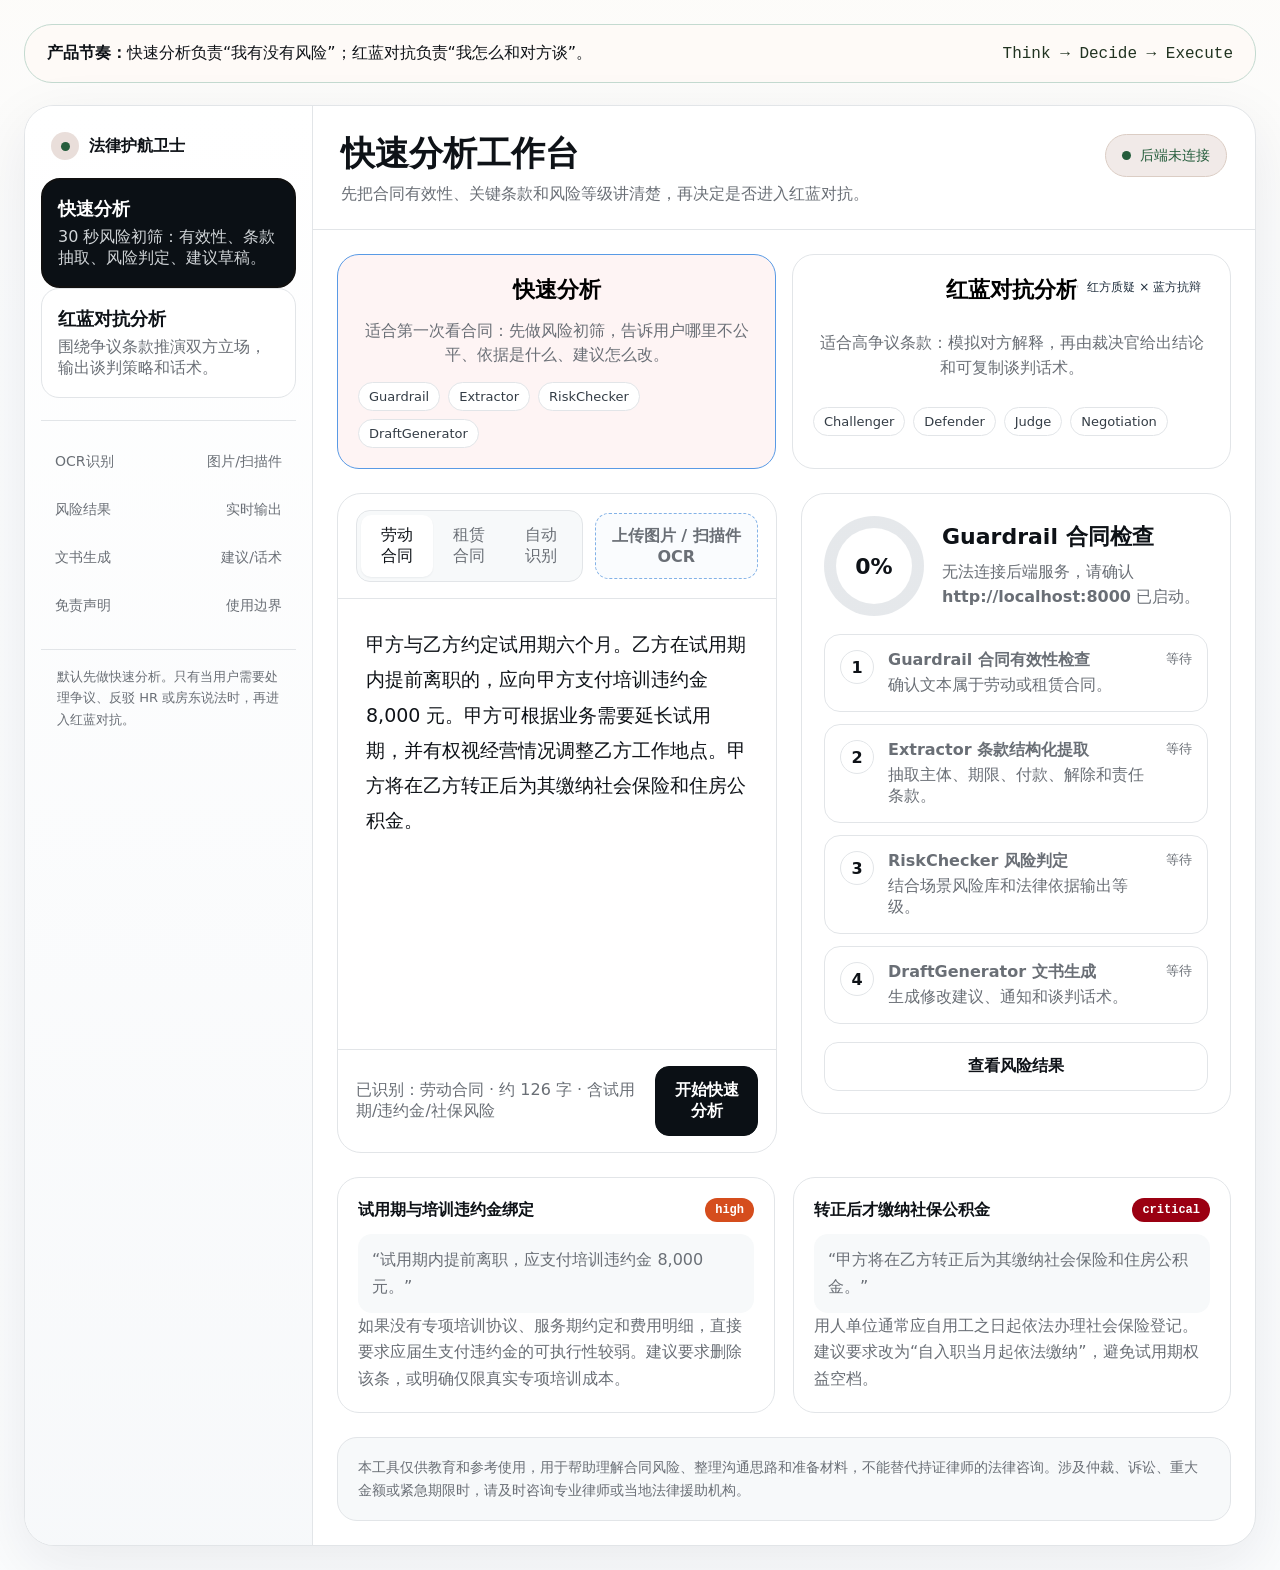
==== frontend/analysis.html @ b899de5f "Initial clean import" ====
<!doctype html>
<html lang="zh-CN">
<head>
  <meta charset="utf-8">
  <meta name="viewport" content="width=device-width, initial-scale=1">
  <title>开始分析 - 法律护航卫士</title>
  <style>
    :root {
      --bg:      oklch(99% 0.002 240);
      --surface: oklch(100% 0 0);
      --fg:      oklch(18% 0.012 250);
      --muted:   oklch(54% 0.012 250);
      --border:  oklch(92% 0.005 250);
      --accent:  oklch(58% 0.18 255);

      --font-display: -apple-system, BlinkMacSystemFont, 'SF Pro Display', system-ui, sans-serif;
      --font-body:    -apple-system, BlinkMacSystemFont, 'SF Pro Text', system-ui, sans-serif;
      --font-mono: 'JetBrains Mono', 'IBM Plex Mono', ui-monospace, Menlo, monospace;
      --green: oklch(43% 0.08 155);
      --cream: oklch(97% 0.012 80);
      --low: oklch(56% 0.07 235);
      --medium: oklch(66% 0.14 78);
      --high: oklch(60% 0.18 38);
      --critical: oklch(43% 0.18 25);
    }
    * { box-sizing: border-box; }
    body {
      margin: 0;
      min-height: 100vh;
      font-family: var(--font-body);
      color: var(--fg);
      background: linear-gradient(180deg, oklch(99% 0.003 85), var(--bg) 320px);
    }
    button, textarea { font: inherit; }
    a { color: inherit; text-decoration: none; }
    .page { padding: 24px; }
    .rhythm {
      max-width: 1850px;
      margin: 0 auto 22px;
      border: 1px solid color-mix(in oklch, var(--border), oklch(82% 0.05 80));
      border-radius: 28px;
      background: color-mix(in oklch, var(--cream), white 55%);
      padding: 18px 22px;
      display: flex;
      align-items: center;
      justify-content: space-between;
      gap: 18px;
      font-size: 16px;
    }
    .rhythm strong { font-weight: 800; }
    .rhythm span:last-child { font-family: var(--font-mono); color: oklch(30% 0.04 145); }
    .app {
      max-width: 1850px;
      min-height: calc(100vh - 120px);
      margin: 0 auto;
      display: grid;
      grid-template-columns: 288px minmax(0, 1fr);
      border: 1px solid var(--border);
      border-radius: 30px;
      background: var(--surface);
      overflow: hidden;
      box-shadow: 0 18px 60px rgba(20, 29, 45, 0.08);
    }
    .side {
      padding: 16px;
      border-right: 1px solid var(--border);
      background: linear-gradient(180deg, var(--surface), oklch(98% 0.003 250));
    }
    .brand {
      display: flex;
      align-items: center;
      gap: 10px;
      padding: 10px 10px 18px;
      font-weight: 800;
    }
    .mark {
      width: 28px;
      height: 28px;
      border-radius: 50%;
      background: color-mix(in oklch, var(--green), white 84%);
      display: grid;
      place-items: center;
      color: var(--green);
    }
    .mark::after {
      content: "";
      width: 9px;
      height: 9px;
      border-radius: 50%;
      background: currentColor;
    }
    .mode-button {
      width: 100%;
      border: 1px solid transparent;
      border-radius: 18px;
      background: transparent;
      text-align: left;
      padding: 18px 16px;
      cursor: pointer;
      color: var(--muted);
      display: grid;
      gap: 6px;
      transition: background .18s ease, border-color .18s ease, color .18s ease;
    }
    .mode-button strong { color: var(--fg); font-size: 18px; }
    .mode-button.active {
      background: oklch(17% 0.012 250);
      color: oklch(87% 0.006 250);
      border-color: oklch(17% 0.012 250);
    }
    .mode-button.active strong { color: white; }
    .mode-button[data-mode="debate"] {
      position: relative;
      overflow: hidden;
      background: var(--surface);
      border-color: var(--border);
      color: var(--muted);
    }
    .mode-button[data-mode="debate"]::before {
      content: "";
      position: absolute;
      inset-block: 0;
      inset-inline-start: 0;
      width: 5px;
      background: transparent;
    }
    .mode-button[data-mode="debate"] strong {
      color: oklch(18% 0.012 250);
    }
    .mode-button[data-mode="debate"].active {
      background:
        linear-gradient(90deg,
          color-mix(in oklch, var(--critical), white 88%) 0%,
          color-mix(in oklch, var(--surface), transparent 0%) 48%,
          color-mix(in oklch, var(--accent), white 88%) 100%);
      border-color: color-mix(in oklch, var(--critical), var(--accent) 36%);
      color: oklch(24% 0.03 250);
      box-shadow: inset 0 1px 0 rgba(255,255,255,.42), 0 14px 28px rgba(42, 60, 100, .12);
    }
    .mode-button[data-mode="debate"].active strong {
      color: oklch(16% 0.012 250);
    }
    .side-list {
      margin-top: 22px;
      padding-top: 20px;
      border-top: 1px solid var(--border);
      display: grid;
      gap: 6px;
    }
    .side-link {
      display: flex;
      justify-content: space-between;
      border-radius: 14px;
      padding: 12px 14px;
      color: var(--muted);
      font-size: 14px;
    }
    .side-link:hover { background: oklch(98% 0.004 250); color: var(--fg); }
    .note {
      margin-top: 22px;
      padding: 16px;
      border-top: 1px solid var(--border);
      color: var(--muted);
      font-size: 13px;
      line-height: 1.65;
    }
    .main {
      min-width: 0;
      display: grid;
      grid-template-rows: auto 1fr;
    }
    .topbar {
      padding: 28px 28px 22px;
      border-bottom: 1px solid var(--border);
      display: flex;
      justify-content: space-between;
      align-items: start;
      gap: 24px;
    }
    .topbar h1 {
      margin: 0;
      font-family: var(--font-display);
      font-size: 34px;
      line-height: 1.15;
      letter-spacing: 0;
    }
    .topbar p {
      margin: 8px 0 0;
      color: var(--muted);
      font-size: 16px;
      line-height: 1.6;
    }
    .status-pill {
      flex: 0 0 auto;
      display: inline-flex;
      align-items: center;
      gap: 9px;
      padding: 12px 16px;
      border-radius: 999px;
      color: var(--green);
      background: color-mix(in oklch, var(--green), white 90%);
      border: 1px solid color-mix(in oklch, var(--green), white 75%);
      font-size: 14px;
      font-weight: 400;
      line-height: 1.2;
      white-space: nowrap;
    }
    .status-pill::before {
      content: "";
      width: 9px;
      height: 9px;
      border-radius: 50%;
      background: currentColor;
      animation: pulse 1.8s infinite;
    }
    @keyframes pulse {
      0%, 100% { opacity: .45; transform: scale(.86); }
      50% { opacity: 1; transform: scale(1.1); }
    }
    .workspace {
      padding: 24px;
      display: grid;
      grid-template-columns: minmax(0, 1fr) 430px;
      gap: 24px;
      align-items: start;
    }
    .card {
      border: 1px solid var(--border);
      border-radius: 24px;
      background: var(--surface);
      overflow: hidden;
    }
    .mode-strip {
      grid-column: 1 / -1;
      display: grid;
      grid-template-columns: 1fr 1fr;
      gap: 16px;
    }
    .mode-card {
      border: 1px solid var(--border);
      border-radius: 22px;
      padding: 20px;
      background: var(--surface);
      cursor: pointer;
      display: grid;
      gap: 14px;
      transition: transform .18s ease, border-color .18s ease, background .18s ease;
    }
    .mode-card:hover { transform: translateY(-2px); }
    .mode-card.active {
      border-color: color-mix(in oklch, var(--accent), var(--border) 28%);
      background: color-mix(in oklch, var(--accent), white 94%);
    }
    .mode-card[data-mode="debate"] {
      position: relative;
      overflow: hidden;
      border-color: var(--border);
      background: var(--surface);
    }
    .mode-card[data-mode="debate"]::after {
      content: "红方质疑 × 蓝方抗辩";
      position: absolute;
      inset-block-start: 18px;
      inset-inline-end: 18px;
      border-radius: 999px;
      padding: 7px 10px;
      background: rgba(255,255,255,.72);
      border: 1px solid rgba(255,255,255,.9);
      color: oklch(29% 0.035 250);
      font-family: var(--font-body);
      font-size: 12px;
      font-weight: 500;
      line-height: 1;
      letter-spacing: 0;
    }
    .mode-card[data-mode="debate"].active {
      border-color: color-mix(in oklch, var(--critical), var(--accent) 34%);
      background:
        linear-gradient(90deg,
          color-mix(in oklch, var(--critical), white 88%) 0%,
          color-mix(in oklch, var(--surface), transparent 0%) 48%,
          color-mix(in oklch, var(--accent), white 88%) 100%);
      color: var(--fg);
      box-shadow: 0 18px 36px rgba(42, 60, 100, .10);
    }
    .mode-card[data-mode="debate"].active p,
    .mode-card[data-mode="debate"].active h2 {
      color: var(--fg);
    }
    .mode-card[data-mode="debate"].active .chip {
      border-color: color-mix(in oklch, var(--critical), var(--accent) 34%);
      background: rgba(255,255,255,.58);
      color: oklch(24% 0.03 250);
    }
    .mode-card[data-mode="debate"].active::after {
      background: rgba(255,255,255,.82);
      border-color: rgba(255,255,255,.94);
      color: oklch(24% 0.03 250);
    }
    .mode-card h2 {
      margin: 0;
      font-size: 22px;
      letter-spacing: 0;
    }
    .mode-card p {
      margin: 0;
      color: var(--muted);
      line-height: 1.55;
    }
    .mini-flow {
      display: flex;
      flex-wrap: wrap;
      gap: 8px;
    }
    .chip {
      padding: 7px 10px;
      border-radius: 999px;
      border: 1px solid var(--border);
      background: var(--surface);
      color: oklch(35% 0.02 250);
      font-family: var(--font-body);
      font-size: 13px;
      font-weight: 400;
      line-height: 1;
      letter-spacing: 0;
    }
    .input-card { min-height: 660px; display: grid; grid-template-rows: auto 1fr auto; }
    .tabs {
      padding: 16px 18px;
      border-bottom: 1px solid var(--border);
      display: flex;
      justify-content: space-between;
      gap: 12px;
      align-items: center;
    }
    .segmented {
      display: inline-flex;
      padding: 4px;
      border-radius: 14px;
      border: 1px solid var(--border);
      background: oklch(98% 0.003 250);
    }
    .segmented button {
      border: 0;
      background: transparent;
      padding: 10px 16px;
      border-radius: 10px;
      color: var(--muted);
      cursor: pointer;
    }
    .segmented button.active { background: var(--surface); color: var(--fg); box-shadow: 0 1px 2px rgba(20, 29, 45, .06); }
    .upload {
      border: 1px dashed color-mix(in oklch, var(--accent), var(--border));
      background: oklch(99% 0.004 250);
      border-radius: 14px;
      padding: 12px 16px;
      color: var(--muted);
      font-weight: 700;
    }
    textarea {
      width: 100%;
      min-height: 100%;
      border: 0;
      resize: none;
      padding: 28px;
      outline: none;
      color: var(--fg);
      font-size: 19px;
      line-height: 1.85;
      background:
        linear-gradient(var(--surface), var(--surface)) padding-box,
        repeating-linear-gradient(to bottom, transparent 0 34px, oklch(94% 0.004 250) 35px 36px);
    }
    .input-footer {
      padding: 16px 18px;
      border-top: 1px solid var(--border);
      display: flex;
      justify-content: space-between;
      align-items: center;
      gap: 16px;
      color: var(--muted);
    }
    .btn {
      border: 1px solid var(--border);
      border-radius: 14px;
      background: var(--surface);
      color: var(--fg);
      padding: 13px 18px;
      font-weight: 800;
      cursor: pointer;
      transition: transform .18s ease, border-color .18s ease, background .18s ease;
    }
    .btn:hover { transform: translateY(-1px); border-color: color-mix(in oklch, var(--accent), var(--border)); }
    .btn.primary { background: oklch(17% 0.012 250); color: white; border-color: oklch(17% 0.012 250); }
    .process-card { padding: 22px; }
    .ring-row {
      display: grid;
      grid-template-columns: 100px 1fr;
      gap: 18px;
      align-items: center;
      margin-bottom: 18px;
    }
    .ring {
      --p: 76%;
      width: 100px;
      height: 100px;
      border-radius: 50%;
      display: grid;
      place-items: center;
      background: conic-gradient(var(--accent) var(--p), oklch(93% 0.005 250) 0);
      position: relative;
      font-weight: 900;
      font-size: 22px;
    }
    .ring::before {
      content: "";
      position: absolute;
      inset: 12px;
      border-radius: 50%;
      background: var(--surface);
    }
    .ring span { position: relative; }
    .process-card h2 { margin: 0 0 8px; font-size: 22px; }
    .process-card p { margin: 0; color: var(--muted); line-height: 1.55; }
    .steps { display: grid; gap: 12px; margin-top: 18px; }
    .step {
      display: grid;
      grid-template-columns: 36px 1fr auto;
      gap: 12px;
      align-items: start;
      padding: 15px;
      border: 1px solid var(--border);
      border-radius: 16px;
      color: var(--muted);
      background: var(--surface);
    }
    .step.done {
      color: var(--fg);
      border-color: color-mix(in oklch, var(--green), white 70%);
      background: color-mix(in oklch, var(--green), white 93%);
    }
    .step.active {
      color: var(--fg);
      border-color: color-mix(in oklch, var(--accent), white 45%);
      background: color-mix(in oklch, var(--accent), white 90%);
    }
    .step-num {
      width: 34px;
      height: 34px;
      border-radius: 50%;
      display: grid;
      place-items: center;
      background: var(--surface);
      border: 1px solid var(--border);
      font-weight: 900;
      color: var(--fg);
    }
    .step strong { display: block; margin-bottom: 4px; }
    .step small { font-family: var(--font-mono); }
    .results {
      grid-column: 1 / -1;
      display: grid;
      grid-template-columns: 1fr 1fr;
      gap: 18px;
    }
    .result-card {
      border: 1px solid var(--border);
      border-radius: 22px;
      padding: 20px;
      background: var(--surface);
      animation: rise .45s ease both;
    }
    @keyframes rise {
      from { opacity: 0; transform: translateY(10px); }
      to { opacity: 1; transform: translateY(0); }
    }
    .risk-head {
      display: flex;
      justify-content: space-between;
      gap: 14px;
      align-items: center;
      margin-bottom: 12px;
    }
    .badge {
      border-radius: 999px;
      padding: 6px 10px;
      font: 800 12px/1 var(--font-mono);
      color: white;
    }
    .low { background: var(--low); }
    .medium { background: var(--medium); color: oklch(22% 0.02 70); }
    .high { background: var(--high); }
    .critical { background: var(--critical); }
    .quote {
      margin: 0 0 12px;
      color: oklch(36% 0.02 250);
      line-height: 1.7;
      padding: 13px 14px;
      border-radius: 14px;
      background: oklch(98% 0.003 250);
    }
    .result-card p { margin: 0; color: var(--muted); line-height: 1.65; }
    .result-card.full { grid-column: 1 / -1; }
    .result-card h3 { margin: 0 0 12px; font-size: 18px; }
    .result-meta { display: flex; flex-wrap: wrap; gap: 8px; margin-bottom: 12px; }
    .meta-chip {
      border-radius: 999px;
      padding: 7px 10px;
      background: oklch(98% 0.003 250);
      border: 1px solid var(--border);
      color: var(--muted);
      font-size: 13px;
    }
    .empty-state {
      grid-column: 1 / -1;
      padding: 26px;
      border: 1px dashed var(--border);
      border-radius: 22px;
      color: var(--muted);
      background: oklch(99% 0.003 250);
      line-height: 1.7;
    }
    .error-state {
      grid-column: 1 / -1;
      padding: 20px;
      border-radius: 22px;
      border: 1px solid color-mix(in oklch, var(--critical), white 70%);
      background: color-mix(in oklch, var(--critical), white 93%);
      color: oklch(33% 0.12 25);
      line-height: 1.7;
    }
    .action-list { display: grid; gap: 10px; margin-top: 12px; }
    .action-item {
      padding: 13px 14px;
      border-radius: 14px;
      background: oklch(98% 0.003 250);
      color: oklch(32% 0.018 250);
      line-height: 1.65;
    }
    .stream-log {
      max-height: 360px;
      overflow: auto;
      border-radius: 16px;
      padding: 16px;
      background: oklch(98% 0.003 250);
      color: oklch(32% 0.018 250);
      font-family: var(--font-mono);
      font-size: 13px;
      line-height: 1.75;
      white-space: pre-wrap;
    }
    .debate-panel {
      display: none;
      grid-column: 1 / -1;
      grid-template-columns: repeat(3, 1fr);
      gap: 16px;
    }
    .debate-panel.active { display: grid; }
    .debate-card {
      border: 1px solid var(--border);
      border-radius: 22px;
      padding: 18px;
      background: var(--surface);
    }
    .debate-card h3 { margin: 0 0 10px; font-size: 18px; }
    .debate-card p { margin: 0; color: var(--muted); line-height: 1.7; }
    .message {
      grid-column: 1 / -1;
      border: 1px solid color-mix(in oklch, var(--green), white 72%);
      border-radius: 22px;
      background: color-mix(in oklch, var(--green), white 94%);
      padding: 20px;
    }
    .message strong { display: block; margin-bottom: 10px; }
    .bubble {
      max-width: 720px;
      border-radius: 18px 18px 18px 6px;
      padding: 16px 18px;
      background: var(--surface);
      line-height: 1.75;
      color: oklch(30% 0.018 250);
    }
    .disclaimer {
      grid-column: 1 / -1;
      padding: 18px 20px;
      border-radius: 20px;
      border: 1px solid var(--border);
      color: var(--muted);
      background: oklch(98% 0.003 250);
      line-height: 1.65;
      font-size: 14px;
    }
    @media (max-width: 1180px) {
      .app { grid-template-columns: 1fr; }
      .side { border-right: 0; border-bottom: 1px solid var(--border); }
      .workspace { grid-template-columns: 1fr; }
      .process-card { order: 3; }
      .results, .debate-panel { grid-template-columns: 1fr; }
    }
    @media (max-width: 680px) {
      .page { padding: 12px; }
      .rhythm, .topbar, .input-footer { flex-direction: column; align-items: stretch; }
      .mode-strip { grid-template-columns: 1fr; }
      .tabs { flex-direction: column; align-items: stretch; }
      .segmented { overflow-x: auto; }
      .workspace { padding: 14px; }
      .topbar h1 { font-size: 28px; }
    }
  </style>
</head>
<body>
  <div class="page">
    <div class="rhythm">
      <span><strong>产品节奏：</strong>快速分析负责“我有没有风险”；红蓝对抗负责“我怎么和对方谈”。</span>
      <span>Think → Decide → Execute</span>
    </div>

    <main class="app">
      <aside class="side" aria-label="分析导航">
        <a class="brand" href="index.html"><span class="mark"></span><span>法律护航卫士</span></a>
        <button class="mode-button active" data-mode="quick" id="quick">
          <strong>快速分析</strong>
          <span>30 秒风险初筛：有效性、条款抽取、风险判定、建议草稿。</span>
        </button>
        <button class="mode-button" data-mode="debate" id="debate">
          <strong>红蓝对抗分析</strong>
          <span>围绕争议条款推演双方立场，输出谈判策略和话术。</span>
        </button>
        <div class="side-list">
          <a class="side-link" id="ocr" href="#ocr"><span>OCR识别</span><span>图片/扫描件</span></a>
          <a class="side-link" href="#results"><span>风险结果</span><span>实时输出</span></a>
          <a class="side-link" href="#results"><span>文书生成</span><span>建议/话术</span></a>
          <a class="side-link" id="disclaimer" href="#legal"><span>免责声明</span><span>使用边界</span></a>
        </div>
        <div class="note">默认先做快速分析。只有当用户需要处理争议、反驳 HR 或房东说法时，再进入红蓝对抗。</div>
      </aside>

      <section class="main">
        <header class="topbar">
          <div>
            <h1 id="screenTitle">快速分析工作台</h1>
            <p id="screenDesc">先把合同有效性、关键条款和风险等级讲清楚，再决定是否进入红蓝对抗。</p>
          </div>
          <div class="status-pill" id="liveStatus">RiskChecker 正在判定</div>
        </header>

        <div class="workspace">
          <section class="mode-strip" aria-label="模式选择">
            <button class="mode-card active" data-mode="quick">
              <h2>快速分析</h2>
              <p>适合第一次看合同：先做风险初筛，告诉用户哪里不公平、依据是什么、建议怎么改。</p>
              <div class="mini-flow">
                <span class="chip">Guardrail</span><span class="chip">Extractor</span><span class="chip">RiskChecker</span><span class="chip">DraftGenerator</span>
              </div>
            </button>
            <button class="mode-card" data-mode="debate">
              <h2>红蓝对抗分析</h2>
              <p>适合高争议条款：模拟对方解释，再由裁决官给出结论和可复制谈判话术。</p>
              <div class="mini-flow">
                <span class="chip">Challenger</span><span class="chip">Defender</span><span class="chip">Judge</span><span class="chip">Negotiation</span>
              </div>
            </button>
          </section>

          <section class="card input-card" aria-label="合同输入">
            <div class="tabs">
              <div class="segmented" role="tablist" aria-label="合同类型">
                <button class="active" data-contract="labor">劳动合同</button>
                <button data-contract="lease">租赁合同</button>
                <button data-contract="auto">自动识别</button>
              </div>
              <button class="upload" id="uploadImage" type="button">上传图片 / 扫描件 OCR</button>
              <input id="imageInput" type="file" accept="image/*" hidden>
            </div>
            <textarea id="contractText" aria-label="合同文本">甲方与乙方约定试用期六个月。乙方在试用期内提前离职的，应向甲方支付培训违约金 8,000 元。甲方可根据业务需要延长试用期，并有权视经营情况调整乙方工作地点。甲方将在乙方转正后为其缴纳社会保险和住房公积金。</textarea>
            <div class="input-footer">
              <span id="detected">已识别：劳动合同 · 约 126 字 · 含试用期/违约金/社保风险</span>
              <button class="btn primary" id="runAnalysis" type="button">开始分析</button>
            </div>
          </section>

          <aside class="card process-card" aria-label="实时分析流程">
            <div class="ring-row">
              <div class="ring" id="ring"><span id="percent">76%</span></div>
              <div>
                <h2 id="processTitle">RiskChecker 风险判定</h2>
                <p id="processCopy">正在把条款与试用期、违约金、社保、公积金等风险库匹配。</p>
              </div>
            </div>
            <div class="steps" id="steps"></div>
            <button class="btn" id="viewResult" type="button" style="width:100%;margin-top:18px;">查看风险结果</button>
          </aside>

          <section class="results" id="results" aria-label="风险结果">
            <article class="result-card">
              <div class="risk-head"><strong>试用期与培训违约金绑定</strong><span class="badge high">high</span></div>
              <p class="quote">“试用期内提前离职，应支付培训违约金 8,000 元。”</p>
              <p>如果没有专项培训协议、服务期约定和费用明细，直接要求应届生支付违约金的可执行性较弱。建议要求删除该条，或明确仅限真实专项培训成本。</p>
            </article>
            <article class="result-card">
              <div class="risk-head"><strong>转正后才缴纳社保公积金</strong><span class="badge critical">critical</span></div>
              <p class="quote">“甲方将在乙方转正后为其缴纳社会保险和住房公积金。”</p>
              <p>用人单位通常应自用工之日起依法办理社会保险登记。建议要求改为“自入职当月起依法缴纳”，避免试用期权益空档。</p>
            </article>
          </section>

          <section class="debate-panel" id="debatePanel" aria-label="红蓝对抗结果">
            <article class="debate-card">
              <h3>红方 Challenger</h3>
              <p>该条款把试用期离职和违约金绑定，会让刚入职的应届生承担不对等成本；同时没有展示专项培训、服务期和费用构成。</p>
            </article>
            <article class="debate-card">
              <h3>蓝方 Defender</h3>
              <p>企业可能解释为“入职培训投入较高，需要防止员工短期流失”，并主张金额只是培训管理成本。</p>
            </article>
            <article class="debate-card">
              <h3>裁决官 Judge</h3>
              <p>若缺少专项培训协议和实际支出证明，该条款对劳动者明显不利。建议先温和要求删除或改写，不必直接激化争议。</p>
            </article>
            <div class="message">
              <strong>可复制谈判话术</strong>
              <div class="bubble">您好，我看了合同中关于试用期离职需支付 8,000 元培训违约金的条款。为了避免后续理解不一致，想确认这是否对应专项培训协议、服务期和费用明细。如果只是常规入职培训，能否将该条删除，或改为仅在双方另行签署专项培训协议时适用？</div>
            </div>
          </section>

          <section class="disclaimer" id="legal">
            本工具仅供教育和参考使用，用于帮助理解合同风险、整理沟通思路和准备材料，不能替代持证律师的法律咨询。涉及仲裁、诉讼、重大金额或紧急期限时，请及时咨询专业律师或当地法律援助机构。
          </section>
        </div>
      </section>
    </main>
  </div>

  <script>
    const API_BASE = "http://localhost:8000";
    const state = {
      mode: "quick",
      activeController: null,
      debateResult: null,
    };

    const modeMeta = {
      quick: {
        title: "快速分析工作台",
        desc: "先把合同有效性、关键条款和风险等级讲清楚，再决定是否进入红蓝对抗。",
        idleStatus: "等待合同输入",
        runningStatus: "快速分析中",
        process: "Guardrail 合同检查",
        copy: "粘贴合同后，系统会依次完成有效性检查、条款抽取、风险判定和文书生成。",
        endpoint: "/analyze/stream",
        steps: [
          ["validating", "Guardrail 合同有效性检查", "确认文本属于劳动或租赁合同。"],
          ["extracting", "Extractor 条款结构化提取", "抽取主体、期限、付款、解除和责任条款。"],
          ["analyzing_risks", "RiskChecker 风险判定", "结合场景风险库和法律依据输出等级。"],
          ["generating_documents", "DraftGenerator 文书生成", "生成修改建议、通知和谈判话术。"]
        ]
      },
      debate: {
        title: "红蓝对抗分析",
        desc: "围绕争议条款做 Challenger / Defender / Judge 推演，再生成谈判动作。",
        idleStatus: "等待启动对抗",
        runningStatus: "红蓝对抗生成中",
        process: "Challenger 等待开场",
        copy: "适合存在争议、需要预判对方反驳并准备谈判话术的合同。",
        endpoint: "/debate/stream",
        steps: [
          ["challenger", "Challenger 指出不利条款", "从用户立场拆解风险和压力点。"],
          ["defender", "Defender 模拟对方解释", "预判 HR 或房东可能使用的理由。"],
          ["judge", "Judge 客观裁决", "给出争议强弱、证据需求和沟通边界。"],
          ["negotiation", "Negotiation 行动话术", "生成不激化但有边界的微信草稿。"]
        ]
      }
    };

    const examples = {
      labor: {
        text: "劳动合同：甲方与乙方约定试用期六个月。乙方在试用期内提前离职的，应向甲方支付培训违约金 8,000 元。甲方可根据业务需要延长试用期，并有权视经营情况调整乙方工作地点。甲方将在乙方转正后为其缴纳社会保险和住房公积金。",
        detected: "已识别：劳动合同 · 含试用期/违约金/社保风险"
      },
      lease: {
        text: "租赁合同：承租人提前退租的，出租人有权不退还押金。房屋内设施发生损坏均由承租人承担维修费用。出租人系二房东，但未提供原房东同意转租的书面材料。租期结束后，出租人可在 60 日内视情况退还押金。",
        detected: "已识别：租赁合同 · 含押金/维修/转租授权风险"
      },
      auto: {
        text: "",
        detected: "等待识别：粘贴合同后自动判断劳动 / 租赁场景"
      }
    };

    const modeButtons = document.querySelectorAll("[data-mode]");
    const stepsEl = document.getElementById("steps");
    const titleEl = document.getElementById("screenTitle");
    const descEl = document.getElementById("screenDesc");
    const statusEl = document.getElementById("liveStatus");
    const processTitle = document.getElementById("processTitle");
    const processCopy = document.getElementById("processCopy");
    const percent = document.getElementById("percent");
    const ring = document.getElementById("ring");
    const resultsEl = document.getElementById("results");
    const debatePanel = document.getElementById("debatePanel");
    const runButton = document.getElementById("runAnalysis");
    const contractText = document.getElementById("contractText");
    const detected = document.getElementById("detected");

    function escapeHtml(value) {
      return String(value || "")
        .replace(/&/g, "&amp;")
        .replace(/</g, "&lt;")
        .replace(/>/g, "&gt;")
        .replace(/"/g, "&quot;")
        .replace(/\n/g, "<br>");
    }

    function contractName(type) {
      return type === "employment" ? "劳动合同" : type === "housing" ? "租赁合同" : "合同";
    }

    function riskName(level) {
      return { critical: "critical", high: "high", medium: "medium", low: "low" }[level] || "low";
    }

    function setProgress(value) {
      const safe = Math.max(0, Math.min(100, Math.round(value)));
      percent.textContent = safe + "%";
      ring.style.setProperty("--p", safe + "%");
    }

    function renderSteps(items) {
      stepsEl.innerHTML = items.map((step, index) => `
        <div class="step" data-step="${step[0]}">
          <span class="step-num">${index + 1}</span>
          <span><strong>${step[1]}</strong>${step[2]}</span>
          <small>等待</small>
        </div>
      `).join("");
    }

    function updateStep(stepId, status, message) {
      const step = stepsEl.querySelector(`[data-step="${stepId}"]`);
      if (!step) return;
      step.classList.toggle("done", status === "done");
      step.classList.toggle("active", status === "running");
      const label = step.querySelector("small");
      label.textContent = status === "done" ? "完成" : status === "running" ? "进行中" : "等待";
      if (message) processCopy.textContent = message;
    }

    function setMode(mode) {
      state.mode = mode;
      const meta = modeMeta[mode];
      titleEl.textContent = meta.title;
      descEl.textContent = meta.desc;
      statusEl.textContent = meta.idleStatus;
      processTitle.textContent = meta.process;
      processCopy.textContent = meta.copy;
      runButton.textContent = mode === "quick" ? "开始快速分析" : "启动红蓝对抗";
      setProgress(0);
      renderSteps(meta.steps);
      debatePanel.classList.toggle("active", mode === "debate");
      modeButtons.forEach((button) => button.classList.toggle("active", button.dataset.mode === mode));
      if (["#quick", "#debate", "#ocr", ""].includes(location.hash) && location.hash !== "#" + mode) {
        history.replaceState(null, "", "#" + mode);
      }
    }

    function showError(message) {
      resultsEl.innerHTML = `<div class="error-state"><strong>处理失败</strong><br>${escapeHtml(message)}</div>`;
      statusEl.textContent = "分析失败";
      runButton.disabled = false;
    }

    function renderQuickResult(result) {
      const risks = result.risks || [];
      const documents = result.final_documents || {};
      const actions = result.action_plans || [];
      if (!risks.length) {
        resultsEl.innerHTML = `<div class="empty-state">未发现明显风险点。仍建议在签署前核对主体、期限、金额、解除条件和附件材料。</div>`;
      } else {
        resultsEl.innerHTML = risks.map((risk) => `
          <article class="result-card">
            <div class="risk-head">
              <strong>${escapeHtml(risk.risk_type || "风险条款")}</strong>
              <span class="badge ${riskName(risk.risk_level)}">${riskName(risk.risk_level)}</span>
            </div>
            <p class="quote">${escapeHtml(risk.clause || "")}</p>
            <div class="result-meta">
              <span class="meta-chip">${escapeHtml(risk.legal_basis || "待补充法律依据")}</span>
            </div>
            <p>${escapeHtml(risk.recommendation || risk.severity_note || "")}</p>
          </article>
        `).join("");
      }

      const script = documents.negotiation_script || "";
      const revisionSuggestions = documents.revision_suggestions || [];
      const extra = [];
      if (actions.length) {
        extra.push(`<article class="result-card full"><h3>行动优先级</h3><div class="action-list">${actions.map((item) => `<div class="action-item">${escapeHtml(item)}</div>`).join("")}</div></article>`);
      }
      if (script) {
        extra.push(`<article class="result-card full"><h3>交涉话术</h3><div class="bubble">${escapeHtml(script)}</div></article>`);
      }
      if (revisionSuggestions.length) {
        extra.push(`<article class="result-card full"><h3>合同修订建议</h3><div class="action-list">${revisionSuggestions.map((item) => `
          <div class="action-item"><strong>原文：</strong>${escapeHtml(item.original_clause)}<br><strong>建议：</strong>${escapeHtml(item.suggested_revision)}<br><strong>理由：</strong>${escapeHtml(item.reason)}</div>
        `).join("")}</div></article>`);
      }
      resultsEl.insertAdjacentHTML("beforeend", extra.join(""));
      detected.textContent = `已完成：${contractName(result.contract_type)} · ${risks.length} 个风险点`;
    }

    function parseJsonObject(value) {
      if (!value) return {};
      if (typeof value === "object") return value;
      try { return JSON.parse(value); } catch { return {}; }
    }

    function renderDebateResult(result) {
      state.debateResult = result;
      const challenger = parseJsonObject(result.challenger_opening);
      const defender = parseJsonObject(result.defender_response);
      const judge = parseJsonObject(result.judge_verdict);
      const actionGuide = result.final_action_guide || {};
      const scripts = result.negotiation_scripts || [];

      const risks = challenger.risk_points || [];
      resultsEl.innerHTML = risks.length ? risks.map((risk) => `
        <article class="result-card">
          <div class="risk-head">
            <strong>${escapeHtml(risk.impact || "红方风险点")}</strong>
            <span class="badge ${riskName(risk.risk_level)}">${riskName(risk.risk_level)}</span>
          </div>
          <p class="quote">${escapeHtml(risk.clause || "")}</p>
          <p>${escapeHtml(risk.legal_basis || risk.severity_note || "")}</p>
        </article>
      `).join("") : `<div class="empty-state">红方未提出有效风险点。</div>`;

      const responses = defender.responses || [];
      const voidClauses = judge.void_clauses || [];
      const unfairClauses = judge.unfair_but_legal || [];
      const actionPlan = actionGuide.action_plan || {};
      debatePanel.innerHTML = `
        <article class="debate-card">
          <h3>红方 Challenger</h3>
          <p>${escapeHtml(challenger.opening_statement || "红方分析已完成。")}</p>
        </article>
        <article class="debate-card">
          <h3>蓝方 Defender</h3>
          <p>${escapeHtml(defender.overall_stance || responses[0]?.justification || "蓝方反驳已完成。")}</p>
        </article>
        <article class="debate-card">
          <h3>裁决官 Judge</h3>
          <p>${escapeHtml(judge.verdict_summary || "裁决官已生成行动指南。")}</p>
        </article>
        <div class="message">
          <strong>可复制谈判话术</strong>
          ${scripts.length ? scripts.map((item) => `<div class="bubble">${escapeHtml(item.script || "")}</div>`).join("") : `<div class="bubble">暂未生成谈判话术。</div>`}
        </div>
      `;

      const actionItems = [
        actionPlan.immediate_action,
        actionPlan.negotiation_strategy,
        actionPlan.if_refused,
        ...(voidClauses.map((item) => `无效条款：${item.action || item.reason || item.clause}`)),
        ...(unfairClauses.map((item) => `不利条款：${item.negotiation_point || item.reason || item.clause}`))
      ].filter(Boolean);
      if (actionItems.length) {
        resultsEl.insertAdjacentHTML("beforeend", `<article class="result-card full"><h3>裁决行动指南</h3><div class="action-list">${actionItems.map((item) => `<div class="action-item">${escapeHtml(item)}</div>`).join("")}</div></article>`);
      }
      detected.textContent = `已完成：${contractName(result.contract_type)} · 红蓝对抗报告`;
    }

    async function readNdjson(response, onEvent) {
      const reader = response.body.getReader();
      const decoder = new TextDecoder();
      let buffer = "";
      while (true) {
        const { done, value } = await reader.read();
        if (done) break;
        buffer += decoder.decode(value, { stream: true });
        const lines = buffer.split("\n");
        buffer = lines.pop();
        for (const line of lines) {
          if (!line.trim()) continue;
          let event;
          try { event = JSON.parse(line); } catch { continue; }
          onEvent(event);
        }
      }
      if (buffer.trim()) {
        let event;
        try { event = JSON.parse(buffer); } catch { return; }
        onEvent(event);
      }
    }

    async function runQuickAnalysis(text) {
      const response = await fetch(`${API_BASE}/analyze/stream`, {
        method: "POST",
        headers: { "Content-Type": "application/json" },
        body: JSON.stringify({ text, user_id: "web-user" }),
        signal: state.activeController.signal
      });
      if (!response.ok) throw new Error((await response.json().catch(() => ({}))).detail || "快速分析请求失败");

      await readNdjson(response, (event) => {
        if (typeof event.progress === "number") setProgress(event.progress * 100);
        if (event.step === "validating" || event.step === "validated") updateStep("validating", event.status === "done" || event.step === "validated" ? "done" : "running", event.message);
        if (["extracting", "analyzing_risks", "generating_documents"].includes(event.step)) updateStep(event.step, event.status === "done" ? "done" : "running", event.message);
        if (event.step === "rejected" || event.status === "error") throw new Error(event.message || "合同验证未通过");
      });

      const finalResponse = await fetch(`${API_BASE}/analyze`, {
        method: "POST",
        headers: { "Content-Type": "application/json" },
        body: JSON.stringify({ text, user_id: "web-user" }),
        signal: state.activeController.signal
      });
      if (!finalResponse.ok) throw new Error((await finalResponse.json().catch(() => ({}))).detail || "获取分析结果失败");
      return finalResponse.json();
    }

    async function runDebateAnalysis(text) {
      const partial = {};
      const response = await fetch(`${API_BASE}/debate/stream`, {
        method: "POST",
        headers: { "Content-Type": "application/json" },
        body: JSON.stringify({ text, user_id: "web-user" }),
        signal: state.activeController.signal
      });
      if (!response.ok) throw new Error((await response.json().catch(() => ({}))).detail || "红蓝对抗请求失败");

      const streamLog = document.createElement("article");
      streamLog.className = "result-card full";
      streamLog.innerHTML = `<h3>实时生成</h3><div class="stream-log" id="streamLog"></div>`;
      resultsEl.innerHTML = "";
      resultsEl.appendChild(streamLog);
      const log = document.getElementById("streamLog");

      await readNdjson(response, (event) => {
        if (event.type === "start") {
          updateStep(event.agent, "running", event.content);
          processTitle.textContent = modeMeta.debate.steps.find((step) => step[0] === event.agent)?.[1] || "红蓝对抗生成中";
        }
        if (event.type === "token") log.textContent += event.content || "";
        if (event.type === "done") {
          updateStep(event.agent, "done");
          Object.assign(partial, event.data || {});
        }
        if (event.type === "complete") Object.assign(partial, event.data || {});
        if (event.type === "error") throw new Error(event.content || "红蓝对抗生成失败");
        const doneCount = modeMeta.debate.steps.filter((step) => stepsEl.querySelector(`[data-step="${step[0]}"]`)?.classList.contains("done")).length;
        setProgress((doneCount / modeMeta.debate.steps.length) * 100);
      });
      return partial;
    }

    async function runOcrDebate(file) {
      const partial = {};
      const response = await fetch(`${API_BASE}/ocr/stream`, {
        method: "POST",
        body: file,
        signal: state.activeController.signal
      });
      if (!response.ok) throw new Error((await response.json().catch(() => ({}))).detail || "OCR 请求失败");
      resultsEl.innerHTML = `<article class="result-card full"><h3>OCR 与红蓝对抗实时生成</h3><div class="stream-log" id="streamLog"></div></article>`;
      const log = document.getElementById("streamLog");
      await readNdjson(response, (event) => {
        if (event.step === "ocr" || event.step === "guardrail") {
          statusEl.textContent = event.message || "OCR 识别中";
          setProgress((event.progress || 0.1) * 35);
        }
        if (event.type === "start") updateStep(event.agent, "running", event.content);
        if (event.type === "token") log.textContent += event.content || "";
        if (event.type === "done") {
          updateStep(event.agent, "done");
          Object.assign(partial, event.data || {});
        }
        if (event.type === "complete") Object.assign(partial, event.data || {});
        if (event.type === "error" || event.status === "error") throw new Error(event.content || event.message || "OCR 识别失败");
      });
      return partial;
    }

    async function startAnalysis(file = null) {
      if (state.activeController) state.activeController.abort();
      state.activeController = new AbortController();
      const text = contractText.value.trim();
      if (!file && text.length < 20) {
        showError("合同文本过短，请提供完整的合同内容（至少 20 字）。");
        return;
      }

      const meta = modeMeta[state.mode];
      runButton.disabled = true;
      statusEl.textContent = file ? "OCR 识别中" : meta.runningStatus;
      processTitle.textContent = meta.process;
      processCopy.textContent = file ? "正在识别图片文字，识别完成后自动进入红蓝对抗。" : "正在连接后端服务并开始流式分析。";
      setProgress(3);
      renderSteps(meta.steps);
      resultsEl.innerHTML = `<div class="empty-state">分析正在进行，结果会在这里实时更新。</div>`;

      try {
        const result = file ? await runOcrDebate(file) : state.mode === "quick" ? await runQuickAnalysis(text) : await runDebateAnalysis(text);
        setProgress(100);
        statusEl.textContent = "分析完成";
        if (file || state.mode === "debate") renderDebateResult(result);
        else renderQuickResult(result);
      } catch (error) {
        if (error.name !== "AbortError") showError(error.message);
      } finally {
        runButton.disabled = false;
        state.activeController = null;
      }
    }

    document.querySelectorAll("[data-contract]").forEach((button) => {
      button.addEventListener("click", () => {
        document.querySelectorAll("[data-contract]").forEach((item) => item.classList.remove("active"));
        button.classList.add("active");
        const sample = examples[button.dataset.contract];
        contractText.value = sample.text;
        detected.textContent = sample.detected;
      });
    });

    modeButtons.forEach((button) => button.addEventListener("click", () => setMode(button.dataset.mode)));
    document.getElementById("viewResult").addEventListener("click", () => { location.hash = "#results"; });
    runButton.addEventListener("click", () => startAnalysis());
    document.getElementById("uploadImage").addEventListener("click", () => document.getElementById("imageInput").click());
    document.getElementById("imageInput").addEventListener("change", (event) => {
      const file = event.target.files?.[0];
      if (!file) return;
      setMode("debate");
      detected.textContent = `已选择图片：${file.name}`;
      startAnalysis(file);
    });

    setMode(location.hash === "#debate" ? "debate" : "quick");
    if (location.hash === "#ocr") setMode("debate");
    window.addEventListener("hashchange", () => {
      if (location.hash === "#debate" || location.hash === "#ocr") setMode("debate");
      if (location.hash === "#quick") setMode("quick");
    });

    fetch(`${API_BASE}/health`).catch(() => {
      statusEl.textContent = "后端未连接";
      processCopy.innerHTML = `无法连接后端服务，请确认 <strong>${API_BASE}</strong> 已启动。`;
    });
  </script>
</body>
</html>
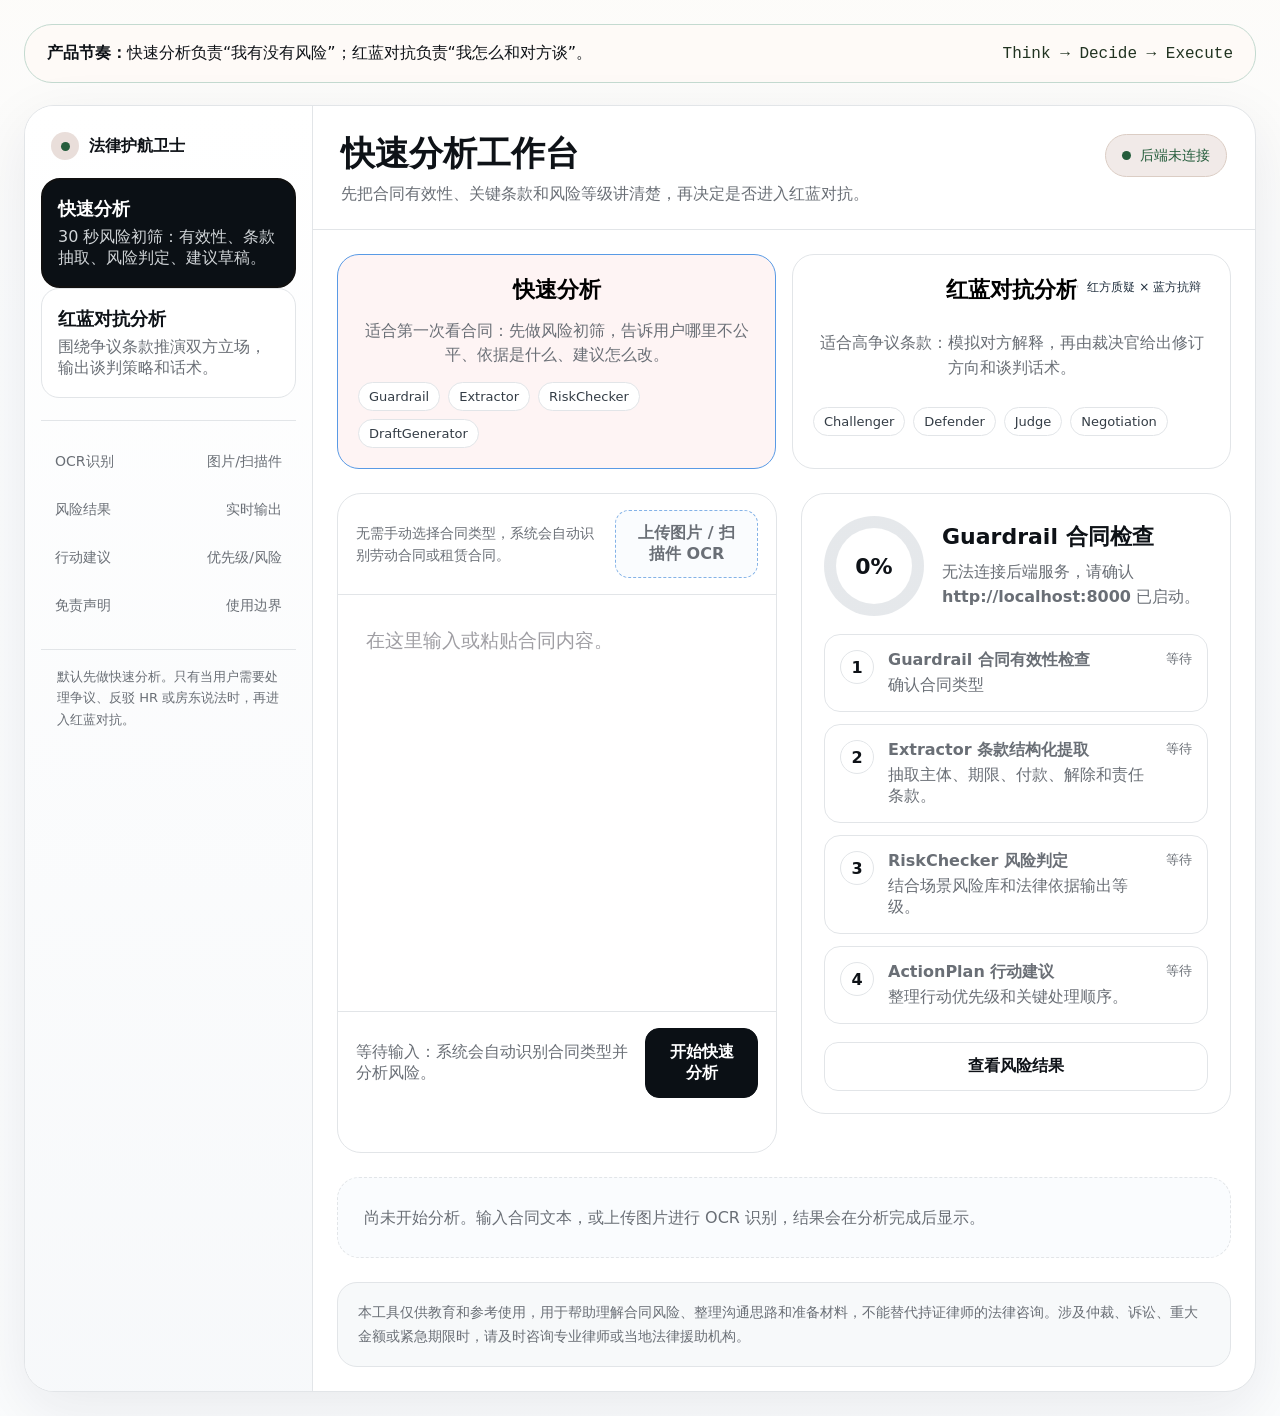
==== commit c446290f: "fix frontend analysis flow and result modules" ====
--- a/frontend/analysis.html
+++ b/frontend/analysis.html
@@ -349,6 +349,11 @@
       cursor: pointer;
     }
     .segmented button.active { background: var(--surface); color: var(--fg); box-shadow: 0 1px 2px rgba(20, 29, 45, .06); }
+    .auto-detect-note {
+      color: var(--muted);
+      line-height: 1.6;
+      font-size: 14px;
+    }
     .upload {
       border: 1px dashed color-mix(in oklch, var(--accent), var(--border));
       background: oklch(99% 0.004 250);
@@ -356,6 +361,31 @@
       padding: 12px 16px;
       color: var(--muted);
       font-weight: 700;
+    }
+    .ocr-progress {
+      display: none;
+      align-items: center;
+      gap: 10px;
+      min-width: 220px;
+      color: var(--muted);
+      font-size: 13px;
+      white-space: nowrap;
+    }
+    .ocr-progress.active { display: flex; }
+    .ocr-progress-track {
+      width: 128px;
+      height: 8px;
+      border-radius: 999px;
+      overflow: hidden;
+      background: oklch(93% 0.005 250);
+      border: 1px solid var(--border);
+    }
+    .ocr-progress-bar {
+      width: 0%;
+      height: 100%;
+      border-radius: inherit;
+      background: linear-gradient(90deg, var(--green), var(--accent));
+      transition: width .2s ease;
     }
     textarea {
       width: 100%;
@@ -371,6 +401,9 @@
         linear-gradient(var(--surface), var(--surface)) padding-box,
         repeating-linear-gradient(to bottom, transparent 0 34px, oklch(94% 0.004 250) 35px 36px);
     }
+    textarea::placeholder {
+      color: color-mix(in oklch, var(--muted), white 35%);
+    }
     .input-footer {
       padding: 16px 18px;
       border-top: 1px solid var(--border);
@@ -379,6 +412,21 @@
       align-items: center;
       gap: 16px;
       color: var(--muted);
+    }
+    .inline-notice {
+      margin: 0 18px 16px;
+      min-height: 22px;
+      color: oklch(43% 0.12 42);
+      font-size: 14px;
+      font-weight: 700;
+      opacity: 0;
+      transform: translateY(-4px);
+      transition: opacity .28s ease, transform .28s ease;
+      pointer-events: none;
+    }
+    .inline-notice.active {
+      opacity: 1;
+      transform: translateY(0);
     }
     .btn {
       border: 1px solid var(--border);
@@ -502,6 +550,24 @@
     .result-card p { margin: 0; color: var(--muted); line-height: 1.65; }
     .result-card.full { grid-column: 1 / -1; }
     .result-card h3 { margin: 0 0 12px; font-size: 18px; }
+    .risk-box {
+      grid-column: 1 / -1;
+      border: 1px solid var(--border);
+      border-radius: 24px;
+      padding: 22px;
+      background: var(--surface);
+      display: grid;
+      gap: 16px;
+    }
+    .risk-box h3 {
+      margin: 0;
+      font-size: 20px;
+    }
+    .risk-box-grid {
+      display: grid;
+      grid-template-columns: repeat(2, minmax(0, 1fr));
+      gap: 16px;
+    }
     .result-meta { display: flex; flex-wrap: wrap; gap: 8px; margin-bottom: 12px; }
     .meta-chip {
       border-radius: 999px;
@@ -595,7 +661,7 @@
       .side { border-right: 0; border-bottom: 1px solid var(--border); }
       .workspace { grid-template-columns: 1fr; }
       .process-card { order: 3; }
-      .results, .debate-panel { grid-template-columns: 1fr; }
+      .results, .debate-panel, .risk-box-grid { grid-template-columns: 1fr; }
     }
     @media (max-width: 680px) {
       .page { padding: 12px; }
@@ -629,7 +695,7 @@
         <div class="side-list">
           <a class="side-link" id="ocr" href="#ocr"><span>OCR识别</span><span>图片/扫描件</span></a>
           <a class="side-link" href="#results"><span>风险结果</span><span>实时输出</span></a>
-          <a class="side-link" href="#results"><span>文书生成</span><span>建议/话术</span></a>
+          <a class="side-link" href="#results"><span>行动建议</span><span>优先级/风险</span></a>
           <a class="side-link" id="disclaimer" href="#legal"><span>免责声明</span><span>使用边界</span></a>
         </div>
         <div class="note">默认先做快速分析。只有当用户需要处理争议、反驳 HR 或房东说法时，再进入红蓝对抗。</div>
@@ -655,7 +721,7 @@
             </button>
             <button class="mode-card" data-mode="debate">
               <h2>红蓝对抗分析</h2>
-              <p>适合高争议条款：模拟对方解释，再由裁决官给出结论和可复制谈判话术。</p>
+              <p>适合高争议条款：模拟对方解释，再由裁决官给出修订方向和谈判话术。</p>
               <div class="mini-flow">
                 <span class="chip">Challenger</span><span class="chip">Defender</span><span class="chip">Judge</span><span class="chip">Negotiation</span>
               </div>
@@ -664,19 +730,20 @@
 
           <section class="card input-card" aria-label="合同输入">
             <div class="tabs">
-              <div class="segmented" role="tablist" aria-label="合同类型">
-                <button class="active" data-contract="labor">劳动合同</button>
-                <button data-contract="lease">租赁合同</button>
-                <button data-contract="auto">自动识别</button>
+              <div class="auto-detect-note">无需手动选择合同类型，系统会自动识别劳动合同或租赁合同。</div>
+              <div class="ocr-progress" id="ocrProgress" aria-hidden="true">
+                <div class="ocr-progress-track"><div class="ocr-progress-bar" id="ocrProgressBar"></div></div>
+                <span id="ocrProgressText">OCR 0%</span>
               </div>
               <button class="upload" id="uploadImage" type="button">上传图片 / 扫描件 OCR</button>
               <input id="imageInput" type="file" accept="image/*" hidden>
             </div>
-            <textarea id="contractText" aria-label="合同文本">甲方与乙方约定试用期六个月。乙方在试用期内提前离职的，应向甲方支付培训违约金 8,000 元。甲方可根据业务需要延长试用期，并有权视经营情况调整乙方工作地点。甲方将在乙方转正后为其缴纳社会保险和住房公积金。</textarea>
+            <textarea id="contractText" aria-label="合同文本" placeholder="在这里输入或粘贴合同内容。"></textarea>
             <div class="input-footer">
-              <span id="detected">已识别：劳动合同 · 约 126 字 · 含试用期/违约金/社保风险</span>
+              <span id="detected">等待输入：系统会自动识别合同类型并分析风险。</span>
               <button class="btn primary" id="runAnalysis" type="button">开始分析</button>
             </div>
+            <div class="inline-notice" id="analysisNotice" role="status" aria-live="polite"></div>
           </section>
 
           <aside class="card process-card" aria-label="实时分析流程">
@@ -691,36 +758,10 @@
             <button class="btn" id="viewResult" type="button" style="width:100%;margin-top:18px;">查看风险结果</button>
           </aside>
 
+          <section class="debate-panel" id="debatePanel" aria-label="红蓝对抗结果"></section>
+
           <section class="results" id="results" aria-label="风险结果">
-            <article class="result-card">
-              <div class="risk-head"><strong>试用期与培训违约金绑定</strong><span class="badge high">high</span></div>
-              <p class="quote">“试用期内提前离职，应支付培训违约金 8,000 元。”</p>
-              <p>如果没有专项培训协议、服务期约定和费用明细，直接要求应届生支付违约金的可执行性较弱。建议要求删除该条，或明确仅限真实专项培训成本。</p>
-            </article>
-            <article class="result-card">
-              <div class="risk-head"><strong>转正后才缴纳社保公积金</strong><span class="badge critical">critical</span></div>
-              <p class="quote">“甲方将在乙方转正后为其缴纳社会保险和住房公积金。”</p>
-              <p>用人单位通常应自用工之日起依法办理社会保险登记。建议要求改为“自入职当月起依法缴纳”，避免试用期权益空档。</p>
-            </article>
-          </section>
-
-          <section class="debate-panel" id="debatePanel" aria-label="红蓝对抗结果">
-            <article class="debate-card">
-              <h3>红方 Challenger</h3>
-              <p>该条款把试用期离职和违约金绑定，会让刚入职的应届生承担不对等成本；同时没有展示专项培训、服务期和费用构成。</p>
-            </article>
-            <article class="debate-card">
-              <h3>蓝方 Defender</h3>
-              <p>企业可能解释为“入职培训投入较高，需要防止员工短期流失”，并主张金额只是培训管理成本。</p>
-            </article>
-            <article class="debate-card">
-              <h3>裁决官 Judge</h3>
-              <p>若缺少专项培训协议和实际支出证明，该条款对劳动者明显不利。建议先温和要求删除或改写，不必直接激化争议。</p>
-            </article>
-            <div class="message">
-              <strong>可复制谈判话术</strong>
-              <div class="bubble">您好，我看了合同中关于试用期离职需支付 8,000 元培训违约金的条款。为了避免后续理解不一致，想确认这是否对应专项培训协议、服务期和费用明细。如果只是常规入职培训，能否将该条删除，或改为仅在双方另行签署专项培训协议时适用？</div>
-            </div>
+            <div class="empty-state">尚未开始分析。输入合同文本，或上传图片进行 OCR 识别，结果会在分析完成后显示。</div>
           </section>
 
           <section class="disclaimer" id="legal">
@@ -735,8 +776,11 @@
     const API_BASE = "http://localhost:8000";
     const state = {
       mode: "quick",
-      activeController: null,
+      activeController: { quick: null, debate: null, ocr: null },
       debateResult: null,
+      selectedOcrFile: null,
+      modeViews: {},
+      noticeTimer: null,
     };
 
     const modeMeta = {
@@ -746,13 +790,13 @@
         idleStatus: "等待合同输入",
         runningStatus: "快速分析中",
         process: "Guardrail 合同检查",
-        copy: "粘贴合同后，系统会依次完成有效性检查、条款抽取、风险判定和文书生成。",
+        copy: "粘贴合同后，系统会依次完成有效性检查、条款抽取、风险判定和行动建议整理。",
         endpoint: "/analyze/stream",
         steps: [
-          ["validating", "Guardrail 合同有效性检查", "确认文本属于劳动或租赁合同。"],
+          ["validating", "Guardrail 合同有效性检查", "确认合同类型"],
           ["extracting", "Extractor 条款结构化提取", "抽取主体、期限、付款、解除和责任条款。"],
           ["analyzing_risks", "RiskChecker 风险判定", "结合场景风险库和法律依据输出等级。"],
-          ["generating_documents", "DraftGenerator 文书生成", "生成修改建议、通知和谈判话术。"]
+          ["generating_documents", "ActionPlan 行动建议", "整理行动优先级和关键处理顺序。"]
         ]
       },
       debate: {
@@ -766,8 +810,8 @@
         steps: [
           ["challenger", "Challenger 指出不利条款", "从用户立场拆解风险和压力点。"],
           ["defender", "Defender 模拟对方解释", "预判 HR 或房东可能使用的理由。"],
-          ["judge", "Judge 客观裁决", "给出争议强弱、证据需求和沟通边界。"],
-          ["negotiation", "Negotiation 行动话术", "生成不激化但有边界的微信草稿。"]
+          ["judge", "Judge 裁决与修订方向", "给出条款效力、证据需求和修改重点。"],
+          ["negotiation", "Negotiation 谈判话术", "整理不激化但有边界的沟通话术。"]
         ]
       }
     };
@@ -801,6 +845,10 @@
     const runButton = document.getElementById("runAnalysis");
     const contractText = document.getElementById("contractText");
     const detected = document.getElementById("detected");
+    const analysisNotice = document.getElementById("analysisNotice");
+    const ocrProgress = document.getElementById("ocrProgress");
+    const ocrProgressBar = document.getElementById("ocrProgressBar");
+    const ocrProgressText = document.getElementById("ocrProgressText");
 
     function escapeHtml(value) {
       return String(value || "")
@@ -819,10 +867,143 @@
       return { critical: "critical", high: "high", medium: "medium", low: "low" }[level] || "low";
     }
 
+    function riskRank(level) {
+      return { critical: 4, high: 3, medium: 2, low: 1 }[riskName(level)] || 0;
+    }
+
     function setProgress(value) {
       const safe = Math.max(0, Math.min(100, Math.round(value)));
       percent.textContent = safe + "%";
       ring.style.setProperty("--p", safe + "%");
+    }
+
+    function getRunningAnalysisMode() {
+      return ["quick", "debate", "ocr"].find((mode) => {
+        const controller = state.activeController[mode];
+        return controller && !controller.signal.aborted;
+      }) || null;
+    }
+
+    function showAnalysisNotice(message) {
+      if (!analysisNotice) return;
+      analysisNotice.textContent = message;
+      analysisNotice.classList.add("active");
+      clearTimeout(state.noticeTimer);
+      state.noticeTimer = setTimeout(() => {
+        analysisNotice.classList.remove("active");
+      }, 3200);
+    }
+
+    function setOcrProgress(value, visible = true) {
+      const safe = Math.max(0, Math.min(100, Math.round(value)));
+      ocrProgress.classList.toggle("active", visible);
+      ocrProgress.setAttribute("aria-hidden", visible ? "false" : "true");
+      ocrProgressBar.style.width = safe + "%";
+      ocrProgressText.textContent = `OCR ${safe}%`;
+    }
+
+    function hideOcrProgress() {
+      setOcrProgress(0, false);
+    }
+
+    function createInitialModeView(mode) {
+      const meta = modeMeta[mode];
+      return {
+        title: meta.title,
+        desc: meta.desc,
+        status: meta.idleStatus,
+        processTitle: meta.process,
+        processCopy: meta.copy,
+        progress: 0,
+        stepsHtml: "",
+        resultsHtml: `<div class="empty-state">尚未开始分析。输入合同文本，或上传图片进行 OCR 识别，结果会在分析完成后显示。</div>`,
+        debateHtml: "",
+        detectedText: "等待输入：系统会自动识别合同类型并分析风险。",
+        contractText: "",
+        runButtonText: mode === "quick" ? "开始快速分析" : "启动红蓝对抗",
+        runButtonDisabled: false,
+        ocrVisible: false,
+        ocrProgress: 0,
+      };
+    }
+
+    function getModeView(mode = state.mode) {
+      if (!state.modeViews[mode]) state.modeViews[mode] = createInitialModeView(mode);
+      return state.modeViews[mode];
+    }
+
+    function captureCurrentModeView() {
+      const view = getModeView(state.mode);
+      view.title = titleEl.textContent;
+      view.desc = descEl.textContent;
+      view.status = statusEl.textContent;
+      view.processTitle = processTitle.textContent;
+      view.processCopy = processCopy.textContent;
+      view.progress = Number.parseInt(percent.textContent, 10) || 0;
+      view.stepsHtml = stepsEl.innerHTML;
+      view.resultsHtml = resultsEl.innerHTML;
+      view.debateHtml = debatePanel.innerHTML;
+      view.detectedText = detected.textContent;
+      view.contractText = contractText.value;
+      view.runButtonText = runButton.textContent;
+      view.runButtonDisabled = runButton.disabled;
+      view.ocrVisible = ocrProgress.classList.contains("active");
+      view.ocrProgress = Number.parseInt(ocrProgressText.textContent.replace(/\D/g, ""), 10) || 0;
+    }
+
+    function applyModeView(mode) {
+      const view = getModeView(mode);
+      titleEl.textContent = view.title;
+      descEl.textContent = view.desc;
+      statusEl.textContent = view.status;
+      processTitle.textContent = view.processTitle;
+      processCopy.textContent = view.processCopy;
+      setProgress(view.progress);
+      if (view.stepsHtml) stepsEl.innerHTML = view.stepsHtml;
+      else renderSteps(modeMeta[mode].steps);
+      resultsEl.innerHTML = view.resultsHtml;
+      debatePanel.innerHTML = view.debateHtml;
+      debatePanel.classList.toggle("active", mode === "debate" && Boolean(view.debateHtml));
+      detected.textContent = view.detectedText;
+      contractText.value = view.contractText;
+      runButton.textContent = view.runButtonText;
+      runButton.disabled = view.runButtonDisabled;
+      if (view.ocrVisible) setOcrProgress(view.ocrProgress);
+      else hideOcrProgress();
+    }
+
+    function updateCurrentViewPatch(mode, patch) {
+      Object.assign(getModeView(mode), patch);
+      if (state.mode === mode) applyModeView(mode);
+    }
+
+    function renderResultToModeView(mode, result) {
+      const rendered = mode === "debate" ? buildDebateResultView(result) : buildQuickResultView(result);
+      const view = getModeView(mode);
+      Object.assign(view, {
+        progress: 100,
+        status: "分析完成",
+        resultsHtml: rendered.resultsHtml,
+        debateHtml: rendered.debateHtml || "",
+        detectedText: rendered.detectedText,
+        runButtonDisabled: false,
+      });
+
+      if (state.mode !== mode) return;
+
+      setProgress(100);
+      statusEl.textContent = "分析完成";
+      resultsEl.innerHTML = rendered.resultsHtml;
+      debatePanel.innerHTML = rendered.debateHtml || "";
+      debatePanel.classList.toggle("active", mode === "debate" && Boolean(rendered.debateHtml));
+      detected.textContent = rendered.detectedText;
+      captureCurrentModeView();
+    }
+
+    function mutateModeView(mode, mutator) {
+      if (state.mode !== mode) return;
+      mutator();
+      captureCurrentModeView();
     }
 
     function renderSteps(items) {
@@ -845,18 +1026,24 @@
       if (message) processCopy.textContent = message;
     }
 
+    function completeSteps(stepIds) {
+      stepIds.forEach((stepId) => updateStep(stepId, "done"));
+    }
+
+    function scrollDebateStreamToLatest(log, shouldFollow = state.mode === "debate") {
+      if (!log || !shouldFollow) return;
+      const viewportBottomGap = document.documentElement.scrollHeight - window.scrollY - window.innerHeight;
+      const logBottomGap = log.scrollHeight - log.scrollTop - log.clientHeight;
+      if (viewportBottomGap > 180 || logBottomGap > 80) return;
+      log.scrollTop = log.scrollHeight;
+      window.scrollTo({ top: document.documentElement.scrollHeight, behavior: "auto" });
+    }
+
     function setMode(mode) {
+      if (state.mode === mode && state.modeViews[mode]) return;
+      if (state.modeViews[state.mode]) captureCurrentModeView();
       state.mode = mode;
-      const meta = modeMeta[mode];
-      titleEl.textContent = meta.title;
-      descEl.textContent = meta.desc;
-      statusEl.textContent = meta.idleStatus;
-      processTitle.textContent = meta.process;
-      processCopy.textContent = meta.copy;
-      runButton.textContent = mode === "quick" ? "开始快速分析" : "启动红蓝对抗";
-      setProgress(0);
-      renderSteps(meta.steps);
-      debatePanel.classList.toggle("active", mode === "debate");
+      applyModeView(mode);
       modeButtons.forEach((button) => button.classList.toggle("active", button.dataset.mode === mode));
       if (["#quick", "#debate", "#ocr", ""].includes(location.hash) && location.hash !== "#" + mode) {
         history.replaceState(null, "", "#" + mode);
@@ -869,77 +1056,112 @@
       runButton.disabled = false;
     }
 
+    function buildQuickResultView(result) {
+      const risks = [...(result.risks || [])].sort((a, b) => riskRank(b.risk_level) - riskRank(a.risk_level));
+      const actions = result.action_plans || [];
+      let resultsHtml = "";
+
+      if (!risks.length) {
+        resultsHtml = `<div class="empty-state">未发现明显风险点。仍建议在签署前核对主体、期限、金额、解除条件和附件材料。</div>`;
+      } else {
+        resultsHtml = `
+          <section class="risk-box" aria-label="风险点汇总">
+            <h3>风险点汇总</h3>
+            <div class="risk-box-grid">
+              ${risks.map((risk) => `
+                <article class="result-card">
+                  <div class="risk-head">
+                    <strong>${escapeHtml(risk.risk_type || "风险条款")}</strong>
+                    <span class="badge ${riskName(risk.risk_level)}">${riskName(risk.risk_level)}</span>
+                  </div>
+                  <p class="quote">${escapeHtml(risk.clause || "")}</p>
+                  <div class="result-meta">
+                    <span class="meta-chip">${escapeHtml(risk.legal_basis || "待补充法律依据")}</span>
+                  </div>
+                  <p>${escapeHtml(risk.recommendation || risk.severity_note || "")}</p>
+                </article>
+              `).join("")}
+            </div>
+          </section>
+        `;
+      }
+
+      if (actions.length) {
+        resultsHtml += `<article class="result-card full"><h3>行动优先级</h3><div class="action-list">${actions.map((item) => `<div class="action-item">${escapeHtml(item)}</div>`).join("")}</div></article>`;
+      }
+
+      return {
+        resultsHtml,
+        debateHtml: "",
+        detectedText: `已完成：${contractName(result.contract_type)} · ${risks.length} 个风险点`,
+      };
+    }
+
     function renderQuickResult(result) {
-      const risks = result.risks || [];
-      const documents = result.final_documents || {};
-      const actions = result.action_plans || [];
-      if (!risks.length) {
-        resultsEl.innerHTML = `<div class="empty-state">未发现明显风险点。仍建议在签署前核对主体、期限、金额、解除条件和附件材料。</div>`;
-      } else {
-        resultsEl.innerHTML = risks.map((risk) => `
-          <article class="result-card">
-            <div class="risk-head">
-              <strong>${escapeHtml(risk.risk_type || "风险条款")}</strong>
-              <span class="badge ${riskName(risk.risk_level)}">${riskName(risk.risk_level)}</span>
-            </div>
-            <p class="quote">${escapeHtml(risk.clause || "")}</p>
-            <div class="result-meta">
-              <span class="meta-chip">${escapeHtml(risk.legal_basis || "待补充法律依据")}</span>
-            </div>
-            <p>${escapeHtml(risk.recommendation || risk.severity_note || "")}</p>
-          </article>
-        `).join("");
-      }
-
-      const script = documents.negotiation_script || "";
-      const revisionSuggestions = documents.revision_suggestions || [];
-      const extra = [];
-      if (actions.length) {
-        extra.push(`<article class="result-card full"><h3>行动优先级</h3><div class="action-list">${actions.map((item) => `<div class="action-item">${escapeHtml(item)}</div>`).join("")}</div></article>`);
-      }
-      if (script) {
-        extra.push(`<article class="result-card full"><h3>交涉话术</h3><div class="bubble">${escapeHtml(script)}</div></article>`);
-      }
-      if (revisionSuggestions.length) {
-        extra.push(`<article class="result-card full"><h3>合同修订建议</h3><div class="action-list">${revisionSuggestions.map((item) => `
-          <div class="action-item"><strong>原文：</strong>${escapeHtml(item.original_clause)}<br><strong>建议：</strong>${escapeHtml(item.suggested_revision)}<br><strong>理由：</strong>${escapeHtml(item.reason)}</div>
-        `).join("")}</div></article>`);
-      }
-      resultsEl.insertAdjacentHTML("beforeend", extra.join(""));
-      detected.textContent = `已完成：${contractName(result.contract_type)} · ${risks.length} 个风险点`;
-    }
-
+      const rendered = buildQuickResultView(result);
+      resultsEl.innerHTML = rendered.resultsHtml;
+      debatePanel.innerHTML = "";
+      debatePanel.classList.remove("active");
+      detected.textContent = rendered.detectedText;
+    }
     function parseJsonObject(value) {
       if (!value) return {};
       if (typeof value === "object") return value;
       try { return JSON.parse(value); } catch { return {}; }
     }
 
-    function renderDebateResult(result) {
-      state.debateResult = result;
+    function buildDebateRevisionSuggestions(voidClauses, unfairClauses) {
+      return [
+        ...voidClauses.map((item) => ({
+          original_clause: item.clause || item.issue || "无效风险条款",
+          suggested_revision: item.action || item.revision || "建议删除该条款，或改为符合法律强制性规定的表述。",
+          reason: item.reason || item.legal_basis || "该条款可能违反强制性规定或明显加重用户责任。",
+        })),
+        ...unfairClauses.map((item) => ({
+          original_clause: item.clause || item.issue || "不利但可谈判条款",
+          suggested_revision: item.negotiation_point || item.action || "建议改为更清晰、对等、可执行的表述。",
+          reason: item.reason || item.legal_basis || "该条款未必当然无效，但对用户明显不利，建议签署前争取调整。",
+        })),
+      ].filter((item) => item.original_clause || item.suggested_revision || item.reason);
+    }
+
+    function buildDebateResultView(result) {
       const challenger = parseJsonObject(result.challenger_opening);
       const defender = parseJsonObject(result.defender_response);
       const judge = parseJsonObject(result.judge_verdict);
-      const actionGuide = result.final_action_guide || {};
       const scripts = result.negotiation_scripts || [];
 
-      const risks = challenger.risk_points || [];
-      resultsEl.innerHTML = risks.length ? risks.map((risk) => `
-        <article class="result-card">
-          <div class="risk-head">
-            <strong>${escapeHtml(risk.impact || "红方风险点")}</strong>
-            <span class="badge ${riskName(risk.risk_level)}">${riskName(risk.risk_level)}</span>
-          </div>
-          <p class="quote">${escapeHtml(risk.clause || "")}</p>
-          <p>${escapeHtml(risk.legal_basis || risk.severity_note || "")}</p>
-        </article>
-      `).join("") : `<div class="empty-state">红方未提出有效风险点。</div>`;
+      const risks = [...(challenger.risk_points || [])].sort((a, b) => riskRank(b.risk_level) - riskRank(a.risk_level));
+      let resultsHtml = "";
+      if (!risks.length) {
+        resultsHtml = `<div class="empty-state">红方未提出有效风险点。</div>`;
+      } else {
+        resultsHtml = `
+          <section class="risk-box" aria-label="风险点汇总">
+            <h3>风险点汇总</h3>
+            <div class="risk-box-grid">
+              ${risks.map((risk) => `
+                <article class="result-card">
+                  <div class="risk-head">
+                    <strong>${escapeHtml(risk.impact || risk.risk_type || "红方风险点")}</strong>
+                    <span class="badge ${riskName(risk.risk_level)}">${riskName(risk.risk_level)}</span>
+                  </div>
+                  <p class="quote">${escapeHtml(risk.clause || "")}</p>
+                  <div class="result-meta">
+                    <span class="meta-chip">${escapeHtml(risk.legal_basis || risk.severity_note || "待补充法律依据")}</span>
+                  </div>
+                </article>
+              `).join("")}
+            </div>
+          </section>
+        `;
+      }
 
       const responses = defender.responses || [];
       const voidClauses = judge.void_clauses || [];
       const unfairClauses = judge.unfair_but_legal || [];
-      const actionPlan = actionGuide.action_plan || {};
-      debatePanel.innerHTML = `
+      const revisionSuggestions = buildDebateRevisionSuggestions(voidClauses, unfairClauses);
+      const debateHtml = `
         <article class="debate-card">
           <h3>红方 Challenger</h3>
           <p>${escapeHtml(challenger.opening_statement || "红方分析已完成。")}</p>
@@ -950,25 +1172,37 @@
         </article>
         <article class="debate-card">
           <h3>裁决官 Judge</h3>
-          <p>${escapeHtml(judge.verdict_summary || "裁决官已生成行动指南。")}</p>
+          <p>${escapeHtml(judge.verdict_summary || "裁决官已生成修订方向。")}</p>
         </article>
-        <div class="message">
-          <strong>可复制谈判话术</strong>
+      `;
+
+      if (revisionSuggestions.length) {
+        resultsHtml += `<article class="result-card full"><h3>合同修订建议</h3><div class="action-list">${revisionSuggestions.map((item) => `
+          <div class="action-item"><strong>原文：</strong>${escapeHtml(item.original_clause)}<br><strong>建议：</strong>${escapeHtml(item.suggested_revision)}<br><strong>理由：</strong>${escapeHtml(item.reason)}</div>
+        `).join("")}</div></article>`;
+      }
+
+      resultsHtml += `
+        <article class="result-card full">
+          <h3>谈判话术</h3>
           ${scripts.length ? scripts.map((item) => `<div class="bubble">${escapeHtml(item.script || "")}</div>`).join("") : `<div class="bubble">暂未生成谈判话术。</div>`}
-        </div>
+        </article>
       `;
 
-      const actionItems = [
-        actionPlan.immediate_action,
-        actionPlan.negotiation_strategy,
-        actionPlan.if_refused,
-        ...(voidClauses.map((item) => `无效条款：${item.action || item.reason || item.clause}`)),
-        ...(unfairClauses.map((item) => `不利条款：${item.negotiation_point || item.reason || item.clause}`))
-      ].filter(Boolean);
-      if (actionItems.length) {
-        resultsEl.insertAdjacentHTML("beforeend", `<article class="result-card full"><h3>裁决行动指南</h3><div class="action-list">${actionItems.map((item) => `<div class="action-item">${escapeHtml(item)}</div>`).join("")}</div></article>`);
-      }
-      detected.textContent = `已完成：${contractName(result.contract_type)} · 红蓝对抗报告`;
+      return {
+        resultsHtml,
+        debateHtml,
+        detectedText: `已完成：${contractName(result.contract_type)} · 红蓝对抗报告`,
+      };
+    }
+
+    function renderDebateResult(result) {
+      state.debateResult = result;
+      const rendered = buildDebateResultView(result);
+      resultsEl.innerHTML = rendered.resultsHtml;
+      debatePanel.innerHTML = rendered.debateHtml;
+      debatePanel.classList.toggle("active", state.mode === "debate" && Boolean(rendered.debateHtml));
+      detected.textContent = rendered.detectedText;
     }
 
     async function readNdjson(response, onEvent) {
@@ -995,152 +1229,255 @@
       }
     }
 
-    async function runQuickAnalysis(text) {
+    async function runQuickAnalysis(text, mode = "quick", controller = state.activeController.quick) {
       const response = await fetch(`${API_BASE}/analyze/stream`, {
         method: "POST",
         headers: { "Content-Type": "application/json" },
         body: JSON.stringify({ text, user_id: "web-user" }),
-        signal: state.activeController.signal
+        signal: controller.signal
       });
       if (!response.ok) throw new Error((await response.json().catch(() => ({}))).detail || "快速分析请求失败");
 
       await readNdjson(response, (event) => {
-        if (typeof event.progress === "number") setProgress(event.progress * 100);
-        if (event.step === "validating" || event.step === "validated") updateStep("validating", event.status === "done" || event.step === "validated" ? "done" : "running", event.message);
-        if (["extracting", "analyzing_risks", "generating_documents"].includes(event.step)) updateStep(event.step, event.status === "done" ? "done" : "running", event.message);
+        mutateModeView(mode, () => {
+          if (typeof event.progress === "number") setProgress(Math.min(event.progress * 100, 95));
+          if (event.step === "validating") updateStep("validating", event.status === "done" ? "done" : "running", event.message);
+          if (event.step === "validated") updateStep("validating", "done", event.message);
+          if (["extracting", "analyzing_risks", "generating_documents"].includes(event.step)) updateStep(event.step, event.status === "done" ? "done" : "running", event.message);
+        });
         if (event.step === "rejected" || event.status === "error") throw new Error(event.message || "合同验证未通过");
       });
+      mutateModeView(mode, () => completeSteps(modeMeta.quick.steps.map((step) => step[0])));
 
       const finalResponse = await fetch(`${API_BASE}/analyze`, {
         method: "POST",
         headers: { "Content-Type": "application/json" },
         body: JSON.stringify({ text, user_id: "web-user" }),
-        signal: state.activeController.signal
+        signal: controller.signal
       });
       if (!finalResponse.ok) throw new Error((await finalResponse.json().catch(() => ({}))).detail || "获取分析结果失败");
       return finalResponse.json();
     }
 
-    async function runDebateAnalysis(text) {
+    async function runDebateAnalysis(text, mode = "debate", controller = state.activeController.debate) {
       const partial = {};
       const response = await fetch(`${API_BASE}/debate/stream`, {
         method: "POST",
         headers: { "Content-Type": "application/json" },
         body: JSON.stringify({ text, user_id: "web-user" }),
-        signal: state.activeController.signal
+        signal: controller.signal
       });
       if (!response.ok) throw new Error((await response.json().catch(() => ({}))).detail || "红蓝对抗请求失败");
 
-      const streamLog = document.createElement("article");
-      streamLog.className = "result-card full";
-      streamLog.innerHTML = `<h3>实时生成</h3><div class="stream-log" id="streamLog"></div>`;
-      resultsEl.innerHTML = "";
-      resultsEl.appendChild(streamLog);
-      const log = document.getElementById("streamLog");
+      mutateModeView(mode, () => {
+        const streamLog = document.createElement("article");
+        streamLog.className = "result-card full";
+        streamLog.innerHTML = `<h3>实时生成</h3><div class="stream-log" id="streamLog"></div>`;
+        resultsEl.innerHTML = "";
+        resultsEl.appendChild(streamLog);
+      });
 
       await readNdjson(response, (event) => {
         if (event.type === "start") {
-          updateStep(event.agent, "running", event.content);
-          processTitle.textContent = modeMeta.debate.steps.find((step) => step[0] === event.agent)?.[1] || "红蓝对抗生成中";
+          mutateModeView(mode, () => {
+            updateStep(event.agent, "running", event.content);
+            processTitle.textContent = modeMeta.debate.steps.find((step) => step[0] === event.agent)?.[1] || "红蓝对抗生成中";
+          });
         }
-        if (event.type === "token") log.textContent += event.content || "";
+        if (event.type === "token") {
+          const shouldFollowStream = state.mode === mode;
+          mutateModeView(mode, () => {
+            const log = document.getElementById("streamLog");
+            if (log) {
+              log.textContent += event.content || "";
+              scrollDebateStreamToLatest(log, shouldFollowStream);
+            }
+          });
+        }
         if (event.type === "done") {
-          updateStep(event.agent, "done");
+          mutateModeView(mode, () => updateStep(event.agent, "done"));
           Object.assign(partial, event.data || {});
         }
         if (event.type === "complete") Object.assign(partial, event.data || {});
         if (event.type === "error") throw new Error(event.content || "红蓝对抗生成失败");
-        const doneCount = modeMeta.debate.steps.filter((step) => stepsEl.querySelector(`[data-step="${step[0]}"]`)?.classList.contains("done")).length;
-        setProgress((doneCount / modeMeta.debate.steps.length) * 100);
+        mutateModeView(mode, () => {
+          const doneCount = modeMeta.debate.steps.filter((step) => stepsEl.querySelector(`[data-step="${step[0]}"]`)?.classList.contains("done")).length;
+          setProgress((doneCount / modeMeta.debate.steps.length) * 100);
+        });
       });
       return partial;
     }
-
-    async function runOcrDebate(file) {
-      const partial = {};
+    async function runOcrRecognition(file) {
+      let recognizedText = "";
+      let recognizedType = "unknown";
       const response = await fetch(`${API_BASE}/ocr/stream`, {
         method: "POST",
         body: file,
-        signal: state.activeController.signal
+        signal: state.activeController.ocr.signal
       });
       if (!response.ok) throw new Error((await response.json().catch(() => ({}))).detail || "OCR 请求失败");
-      resultsEl.innerHTML = `<article class="result-card full"><h3>OCR 与红蓝对抗实时生成</h3><div class="stream-log" id="streamLog"></div></article>`;
+      resultsEl.innerHTML = `<article class="result-card full"><h3>OCR 识别结果</h3><div class="stream-log" id="streamLog"></div></article>`;
       const log = document.getElementById("streamLog");
       await readNdjson(response, (event) => {
         if (event.step === "ocr" || event.step === "guardrail") {
           statusEl.textContent = event.message || "OCR 识别中";
-          setProgress((event.progress || 0.1) * 35);
+          const ocrPercent = (event.progress || 0.1) * 100;
+          setOcrProgress(ocrPercent);
+          setProgress(ocrPercent * 0.35);
+          if (event.full_text) {
+            recognizedText = event.full_text;
+            contractText.value = recognizedText;
+          }
+          if (event.contract_type) recognizedType = event.contract_type;
+          if (event.text_preview) log.textContent = event.text_preview;
         }
-        if (event.type === "start") updateStep(event.agent, "running", event.content);
-        if (event.type === "token") log.textContent += event.content || "";
-        if (event.type === "done") {
-          updateStep(event.agent, "done");
-          Object.assign(partial, event.data || {});
+        if (event.type === "result") {
+          setOcrProgress(100);
+          recognizedText = event.full_text || recognizedText;
+          recognizedType = event.contract_type || recognizedType;
+          contractText.value = recognizedText;
+          log.textContent = recognizedText;
         }
-        if (event.type === "complete") Object.assign(partial, event.data || {});
         if (event.type === "error" || event.status === "error") throw new Error(event.content || event.message || "OCR 识别失败");
       });
-      return partial;
-    }
-
-    async function startAnalysis(file = null) {
-      if (state.activeController) state.activeController.abort();
-      state.activeController = new AbortController();
-      const text = contractText.value.trim();
-      if (!file && text.length < 20) {
-        showError("合同文本过短，请提供完整的合同内容（至少 20 字）。");
+      if (!recognizedText || recognizedText.trim().length < 20) {
+        throw new Error("OCR 未识别到足够的合同内容，请换一张更清晰的图片或手动粘贴文本。");
+      }
+      contractText.value = recognizedText;
+      detected.textContent = `OCR 已填充：${contractName(recognizedType)} · ${recognizedText.trim().length} 字`;
+      return recognizedText;
+    }
+
+    async function startOcrRecognition() {
+      if (state.activeController.ocr) state.activeController.ocr.abort();
+      state.activeController.ocr = new AbortController();
+      const file = state.selectedOcrFile;
+      if (!file) {
+        showError("请先上传图片或扫描件。");
         return;
       }
 
-      const meta = modeMeta[state.mode];
       runButton.disabled = true;
-      statusEl.textContent = file ? "OCR 识别中" : meta.runningStatus;
-      processTitle.textContent = meta.process;
-      processCopy.textContent = file ? "正在识别图片文字，识别完成后自动进入红蓝对抗。" : "正在连接后端服务并开始流式分析。";
+      statusEl.textContent = "OCR 识别中";
+      processTitle.textContent = "OCR 文字识别";
+      processCopy.textContent = "正在识别图片文字，识别完成后会自动填入输入框。";
       setProgress(3);
-      renderSteps(meta.steps);
-      resultsEl.innerHTML = `<div class="empty-state">分析正在进行，结果会在这里实时更新。</div>`;
+      setOcrProgress(1);
+      resultsEl.innerHTML = `<div class="empty-state">OCR 正在识别，识别出的文本会填入上方输入框。</div>`;
 
       try {
-        const result = file ? await runOcrDebate(file) : state.mode === "quick" ? await runQuickAnalysis(text) : await runDebateAnalysis(text);
-        setProgress(100);
-        statusEl.textContent = "分析完成";
-        if (file || state.mode === "debate") renderDebateResult(result);
-        else renderQuickResult(result);
+        await runOcrRecognition(file);
+        setProgress(0);
+        statusEl.textContent = "OCR 识别完成";
+        processCopy.textContent = "OCR 内容已填入输入框，请确认文本后点击分析按钮。";
+        resultsEl.innerHTML = `<div class="empty-state">OCR 识别完成。请检查输入框内容，然后点击${state.mode === "quick" ? "开始快速分析" : "启动红蓝对抗"}。</div>`;
+        state.selectedOcrFile = null;
+        document.getElementById("uploadImage").textContent = "上传图片 / 扫描件 OCR";
+        document.getElementById("imageInput").value = "";
       } catch (error) {
         if (error.name !== "AbortError") showError(error.message);
       } finally {
+        hideOcrProgress();
         runButton.disabled = false;
-        state.activeController = null;
+        if (!state.selectedOcrFile) document.getElementById("uploadImage").textContent = "上传图片 / 扫描件 OCR";
+        state.activeController.ocr = null;
       }
     }
 
-    document.querySelectorAll("[data-contract]").forEach((button) => {
-      button.addEventListener("click", () => {
-        document.querySelectorAll("[data-contract]").forEach((item) => item.classList.remove("active"));
-        button.classList.add("active");
-        const sample = examples[button.dataset.contract];
-        contractText.value = sample.text;
-        detected.textContent = sample.detected;
+    async function startAnalysis() {
+      const runningMode = getRunningAnalysisMode();
+      if (runningMode) {
+        const runningName = runningMode === "quick" ? "快速分析" : runningMode === "debate" ? "红蓝对抗分析" : "OCR 识别";
+        showAnalysisNotice(`正在进行${runningName}，请等待当前任务完成后再开始新的分析。`);
+        return;
+      }
+
+      captureCurrentModeView();
+      const mode = state.mode;
+      const text = contractText.value.trim();
+      if (text.length < 20) {
+        showError("合同文本过短，请提供完整的合同内容（至少 20 字）。");
+        captureCurrentModeView();
+        return;
+      }
+
+      if (state.activeController[mode]) state.activeController[mode].abort();
+      const controller = new AbortController();
+      state.activeController[mode] = controller;
+      const meta = modeMeta[mode];
+
+      updateCurrentViewPatch(mode, {
+        status: meta.runningStatus,
+        processTitle: meta.process,
+        processCopy: "正在连接后端服务并开始流式分析。",
+        progress: 3,
+        stepsHtml: modeMeta[mode].steps.map((step, index) => `
+        <div class="step" data-step="${step[0]}">
+          <span class="step-num">${index + 1}</span>
+          <span><strong>${step[1]}</strong>${step[2]}</span>
+          <small>等待</small>
+        </div>
+      `).join(""),
+        resultsHtml: `<div class="empty-state">分析正在进行，结果会在这里实时更新。</div>`,
+        debateHtml: "",
+        runButtonDisabled: false,
+        runButtonText: mode === "quick" ? "开始快速分析" : "启动红蓝对抗",
+        ocrVisible: false,
+        ocrProgress: 0,
+        contractText: text,
       });
-    });
+
+      try {
+        const result = mode === "quick"
+          ? await runQuickAnalysis(text, mode, controller)
+          : await runDebateAnalysis(text, mode, controller);
+
+        if (controller.signal.aborted) return;
+        renderResultToModeView(mode, result);
+      } catch (error) {
+        if (error.name !== "AbortError") {
+          if (state.mode === mode) {
+            showError(error.message);
+            captureCurrentModeView();
+          } else {
+            updateCurrentViewPatch(mode, {
+              resultsHtml: `<div class="error-state"><strong>处理失败</strong><br>${escapeHtml(error.message)}</div>`,
+              status: "分析失败",
+            });
+          }
+        }
+      } finally {
+        if (state.activeController[mode] === controller) state.activeController[mode] = null;
+        const view = getModeView(mode);
+        view.runButtonDisabled = false;
+        view.ocrVisible = false;
+        view.ocrProgress = 0;
+        const hasFinishedResult = view.progress >= 100 || view.resultsHtml.includes("risk-box") || view.resultsHtml.includes("风险点汇总");
+        const hasErrorResult = view.resultsHtml.includes("error-state");
+        if (!hasFinishedResult && !hasErrorResult) {
+          view.status = modeMeta[mode].idleStatus;
+        }
+        if (state.mode === mode) applyModeView(mode);
+      }
+    }
 
     modeButtons.forEach((button) => button.addEventListener("click", () => setMode(button.dataset.mode)));
     document.getElementById("viewResult").addEventListener("click", () => { location.hash = "#results"; });
     runButton.addEventListener("click", () => startAnalysis());
-    document.getElementById("uploadImage").addEventListener("click", () => document.getElementById("imageInput").click());
+    document.getElementById("uploadImage").addEventListener("click", () => {
+      document.getElementById("imageInput").click();
+    });
     document.getElementById("imageInput").addEventListener("change", (event) => {
       const file = event.target.files?.[0];
       if (!file) return;
-      setMode("debate");
-      detected.textContent = `已选择图片：${file.name}`;
-      startAnalysis(file);
+      state.selectedOcrFile = file;
+      detected.textContent = `已选择图片：${file.name}，正在 OCR 识别。`;
+      startOcrRecognition();
     });
 
     setMode(location.hash === "#debate" ? "debate" : "quick");
-    if (location.hash === "#ocr") setMode("debate");
     window.addEventListener("hashchange", () => {
-      if (location.hash === "#debate" || location.hash === "#ocr") setMode("debate");
+      if (location.hash === "#debate") setMode("debate");
       if (location.hash === "#quick") setMode("quick");
     });
 
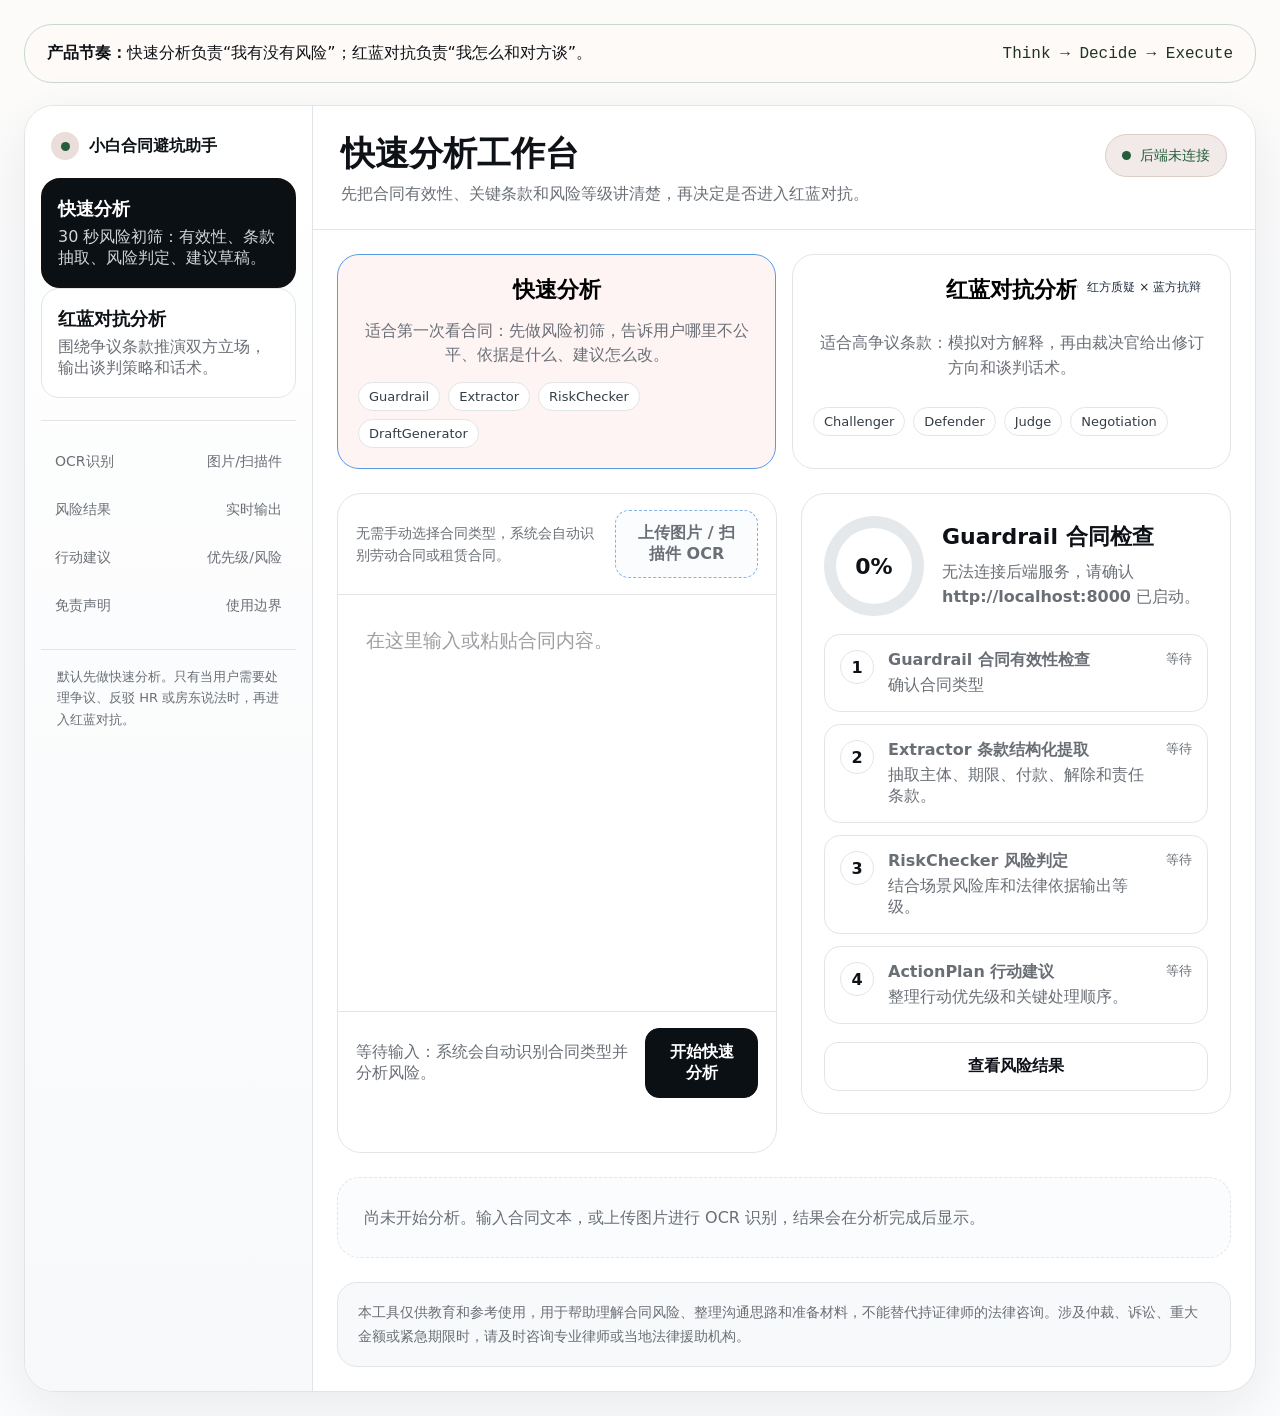
==== commit 224f0ff6: "feat: add debate follow-up chat and rebrand app" ====
--- a/frontend/analysis.html
+++ b/frontend/analysis.html
@@ -3,7 +3,7 @@
 <head>
   <meta charset="utf-8">
   <meta name="viewport" content="width=device-width, initial-scale=1">
-  <title>开始分析 - 法律护航卫士</title>
+  <title>开始分析 - 小白合同避坑助手</title>
   <style>
     :root {
       --bg:      oklch(99% 0.002 240);
@@ -22,6 +22,9 @@
       --medium: oklch(66% 0.14 78);
       --high: oklch(60% 0.18 38);
       --critical: oklch(43% 0.18 25);
+      --red-agent: oklch(52% 0.18 25);
+      --blue-agent: oklch(48% 0.16 255);
+      --judge-agent: oklch(63% 0.16 82);
     }
     * { box-sizing: border-box; }
     body {
@@ -550,6 +553,24 @@
     .result-card p { margin: 0; color: var(--muted); line-height: 1.65; }
     .result-card.full { grid-column: 1 / -1; }
     .result-card h3 { margin: 0 0 12px; font-size: 18px; }
+    .result-toolbar {
+      grid-column: 1 / -1;
+      display: flex;
+      justify-content: flex-end;
+      align-items: center;
+      gap: 10px;
+    }
+    .download-pdf {
+      display: inline-flex;
+      align-items: center;
+      gap: 8px;
+      white-space: nowrap;
+    }
+    .download-pdf::before {
+      content: "↓";
+      font-family: var(--font-mono);
+      font-weight: 900;
+    }
     .risk-box {
       grid-column: 1 / -1;
       border: 1px solid var(--border);
@@ -615,6 +636,103 @@
       line-height: 1.75;
       white-space: pre-wrap;
     }
+    .agent-chat {
+      display: grid;
+      gap: 14px;
+    }
+    .agent-chat-tabs {
+      display: flex;
+      flex-wrap: wrap;
+      gap: 10px;
+    }
+    .agent-chat-tab {
+      border: 1px solid var(--border);
+      border-radius: 999px;
+      background: var(--surface);
+      color: var(--muted);
+      padding: 9px 13px;
+      cursor: pointer;
+      font-weight: 800;
+    }
+    .agent-chat-tab.active {
+      color: var(--fg);
+      border-color: color-mix(in oklch, var(--accent), white 45%);
+      background: color-mix(in oklch, var(--accent), white 90%);
+    }
+    .agent-chat-tab[data-chat-agent="challenger"].active {
+      border-color: color-mix(in oklch, var(--red-agent), white 45%);
+      background: color-mix(in oklch, var(--red-agent), white 88%);
+    }
+    .agent-chat-tab[data-chat-agent="defender"].active {
+      border-color: color-mix(in oklch, var(--blue-agent), white 45%);
+      background: color-mix(in oklch, var(--blue-agent), white 88%);
+    }
+    .agent-chat-tab[data-chat-agent="judge"].active {
+      border-color: color-mix(in oklch, var(--judge-agent), white 45%);
+      background: color-mix(in oklch, var(--judge-agent), white 88%);
+    }
+    .agent-chat-log {
+      min-height: 180px;
+      max-height: 420px;
+      overflow: auto;
+      display: grid;
+      gap: 10px;
+      padding: 14px;
+      border: 1px solid var(--border);
+      border-radius: 16px;
+      background: oklch(99% 0.003 250);
+    }
+    .chat-message {
+      max-width: min(760px, 100%);
+      border: 1px solid var(--border);
+      border-radius: 16px;
+      padding: 12px 14px;
+      line-height: 1.7;
+      white-space: pre-wrap;
+      overflow-wrap: anywhere;
+    }
+    .chat-message.user {
+      justify-self: end;
+      background: oklch(96% 0.025 250);
+      color: oklch(25% 0.025 250);
+    }
+    .chat-message.assistant {
+      justify-self: start;
+      background: var(--surface);
+      color: oklch(28% 0.018 250);
+    }
+    .chat-message.pending::after {
+      content: "▋";
+      display: inline-block;
+      margin-left: 2px;
+      color: var(--accent);
+      animation: blinkCaret .85s steps(1) infinite;
+    }
+    @keyframes blinkCaret {
+      50% { opacity: 0; }
+    }
+    .agent-chat-form {
+      display: grid;
+      grid-template-columns: 1fr auto;
+      gap: 10px;
+      align-items: end;
+    }
+    .agent-chat-input {
+      min-height: 48px;
+      max-height: 140px;
+      resize: vertical;
+      border: 1px solid var(--border);
+      border-radius: 16px;
+      padding: 13px 14px;
+      background: var(--surface);
+      color: var(--fg);
+      outline: none;
+      line-height: 1.6;
+    }
+    .agent-chat-input:focus {
+      border-color: color-mix(in oklch, var(--accent), white 45%);
+      box-shadow: 0 0 0 4px color-mix(in oklch, var(--accent), white 88%);
+    }
     .debate-panel {
       display: none;
       grid-column: 1 / -1;
@@ -629,7 +747,23 @@
       background: var(--surface);
     }
     .debate-card h3 { margin: 0 0 10px; font-size: 18px; }
-    .debate-card p { margin: 0; color: var(--muted); line-height: 1.7; }
+    .debate-card[data-agent="challenger"] h3 { color: var(--red-agent); }
+    .debate-card[data-agent="defender"] h3 { color: var(--blue-agent); }
+    .debate-card[data-agent="judge"] h3 { color: var(--judge-agent); }
+    .debate-card p, .agent-stream { margin: 0; color: var(--muted); line-height: 1.7; }
+    .debate-card.streaming { height: 360px; display: flex; flex-direction: column; }
+    .debate-card.streaming .agent-stream { flex: 1; min-height: 0; overflow: auto; }
+    .agent-stream { white-space: pre-wrap; min-height: 160px; }
+    .debate-chat-card {
+      grid-column: 1 / -1;
+    }
+    .debate-chat-card .agent-chat-log {
+      max-height: 360px;
+    }
+    .reveal-item { opacity: 0; transform: translateY(12px); animation: resultReveal .48s ease forwards; animation-delay: var(--reveal-delay, 0ms); }
+    @keyframes resultReveal {
+      to { opacity: 1; transform: translateY(0); }
+    }
     .message {
       grid-column: 1 / -1;
       border: 1px solid color-mix(in oklch, var(--green), white 72%);
@@ -638,13 +772,33 @@
       padding: 20px;
     }
     .message strong { display: block; margin-bottom: 10px; }
-    .bubble {
-      max-width: 720px;
-      border-radius: 18px 18px 18px 6px;
+    .script-grid {
+      display: flex;
+      flex-direction: column;
+      align-items: stretch;
+      gap: 12px;
+      margin-top: 12px;
+    }
+    .script-card {
+      width: 100%;
+      border: 1px solid var(--border);
+      border-radius: 16px;
       padding: 16px 18px;
-      background: var(--surface);
+      background: oklch(98% 0.003 250);
       line-height: 1.75;
       color: oklch(30% 0.018 250);
+      text-align: left;
+      overflow-wrap: anywhere;
+    }
+    .script-clause {
+      display: block;
+      margin-bottom: 6px;
+      color: var(--muted);
+      font-size: 14px;
+      line-height: 1.6;
+    }
+    .script-card.empty {
+      width: 100%;
     }
     .disclaimer {
       grid-column: 1 / -1;
@@ -669,6 +823,8 @@
       .mode-strip { grid-template-columns: 1fr; }
       .tabs { flex-direction: column; align-items: stretch; }
       .segmented { overflow-x: auto; }
+      .result-toolbar { justify-content: stretch; }
+      .download-pdf { width: 100%; justify-content: center; }
       .workspace { padding: 14px; }
       .topbar h1 { font-size: 28px; }
     }
@@ -683,7 +839,7 @@
 
     <main class="app">
       <aside class="side" aria-label="分析导航">
-        <a class="brand" href="index.html"><span class="mark"></span><span>法律护航卫士</span></a>
+        <a class="brand" href="index.html"><span class="mark"></span><span>小白合同避坑助手</span></a>
         <button class="mode-button active" data-mode="quick" id="quick">
           <strong>快速分析</strong>
           <span>30 秒风险初筛：有效性、条款抽取、风险判定、建议草稿。</span>
@@ -778,9 +934,18 @@
       mode: "quick",
       activeController: { quick: null, debate: null, ocr: null },
       debateResult: null,
+      debateChat: {
+        activeAgent: "challenger",
+        histories: { challenger: [], defender: [], judge: [] },
+        streaming: false,
+        controller: null,
+      },
       selectedOcrFile: null,
       modeViews: {},
+      results: { quick: null, debate: null },
       noticeTimer: null,
+      userScrolling: false,
+      scrollTimer: null,
     };
 
     const modeMeta = {
@@ -871,6 +1036,14 @@
       return { critical: 4, high: 3, medium: 2, low: 1 }[riskName(level)] || 0;
     }
 
+    function resultToolbarHtml(mode) {
+      return `
+        <div class="result-toolbar">
+          <button class="btn download-pdf" type="button" data-download-pdf="${mode}">下载 PDF</button>
+        </div>
+      `;
+    }
+
     function setProgress(value) {
       const safe = Math.max(0, Math.min(100, Math.round(value)));
       percent.textContent = safe + "%";
@@ -924,6 +1097,7 @@
         runButtonDisabled: false,
         ocrVisible: false,
         ocrProgress: 0,
+        result: null,
       };
     }
 
@@ -949,6 +1123,7 @@
       view.runButtonDisabled = runButton.disabled;
       view.ocrVisible = ocrProgress.classList.contains("active");
       view.ocrProgress = Number.parseInt(ocrProgressText.textContent.replace(/\D/g, ""), 10) || 0;
+      view.result = state.results[state.mode] || view.result || null;
     }
 
     function applyModeView(mode) {
@@ -964,6 +1139,7 @@
       resultsEl.innerHTML = view.resultsHtml;
       debatePanel.innerHTML = view.debateHtml;
       debatePanel.classList.toggle("active", mode === "debate" && Boolean(view.debateHtml));
+      state.results[mode] = view.result || state.results[mode] || null;
       detected.textContent = view.detectedText;
       contractText.value = view.contractText;
       runButton.textContent = view.runButtonText;
@@ -978,7 +1154,13 @@
     }
 
     function renderResultToModeView(mode, result) {
-      const rendered = mode === "debate" ? buildDebateResultView(result) : buildQuickResultView(result);
+      if (mode === "debate") resetDebateChat();
+      const enrichedResult = {
+        ...result,
+        raw_contract: result.raw_contract || getModeView(mode).contractText || contractText.value.trim(),
+      };
+      state.results[mode] = enrichedResult;
+      const rendered = mode === "debate" ? buildDebateResultView(enrichedResult) : buildQuickResultView(enrichedResult);
       const view = getModeView(mode);
       Object.assign(view, {
         progress: 100,
@@ -987,6 +1169,7 @@
         debateHtml: rendered.debateHtml || "",
         detectedText: rendered.detectedText,
         runButtonDisabled: false,
+        result: enrichedResult,
       });
 
       if (state.mode !== mode) return;
@@ -1030,13 +1213,38 @@
       stepIds.forEach((stepId) => updateStep(stepId, "done"));
     }
 
-    function scrollDebateStreamToLatest(log, shouldFollow = state.mode === "debate") {
-      if (!log || !shouldFollow) return;
-      const viewportBottomGap = document.documentElement.scrollHeight - window.scrollY - window.innerHeight;
-      const logBottomGap = log.scrollHeight - log.scrollTop - log.clientHeight;
-      if (viewportBottomGap > 180 || logBottomGap > 80) return;
-      log.scrollTop = log.scrollHeight;
-      window.scrollTo({ top: document.documentElement.scrollHeight, behavior: "auto" });
+    function scrollDebateStreamToLatest(target, shouldFollow = state.mode === "debate") {
+      if (!target || !shouldFollow || state.userScrolling) return;
+      const gap = target.scrollHeight - target.scrollTop - target.clientHeight;
+      if (gap > 80) return;
+      target.scrollTop = target.scrollHeight;
+    }
+
+    function debateAgentTitle(agent) {
+      return {
+        challenger: "红方 Challenger",
+        defender: "蓝方 Defender",
+        judge: "裁决官 Judge",
+      }[agent] || agent;
+    }
+
+    function renderDebateStreamPanel() {
+      debatePanel.innerHTML = ["challenger", "defender", "judge"].map((agent) => `
+        <article class="debate-card streaming" data-agent="${agent}">
+          <h3>${debateAgentTitle(agent)}</h3>
+          <div class="agent-stream" id="${agent}Stream">等待生成...</div>
+        </article>
+      `).join("");
+      debatePanel.classList.add("active");
+    }
+
+    function appendDebateAgentToken(agent, content) {
+      if (!["challenger", "defender", "judge"].includes(agent)) return null;
+      const stream = document.getElementById(`${agent}Stream`);
+      if (!stream) return null;
+      if (stream.textContent === "等待生成...") stream.textContent = "";
+      stream.textContent += content || "";
+      return stream;
     }
 
     function setMode(mode) {
@@ -1056,15 +1264,26 @@
       runButton.disabled = false;
     }
 
+    function clearAnalysisDisplayForOcr(resultsHtml) {
+      debatePanel.innerHTML = "";
+      debatePanel.classList.remove("active");
+      resultsEl.innerHTML = resultsHtml;
+      const view = getModeView(state.mode);
+      view.debateHtml = "";
+      view.resultsHtml = resultsHtml;
+      view.result = null;
+      state.results[state.mode] = null;
+    }
+
     function buildQuickResultView(result) {
       const risks = [...(result.risks || [])].sort((a, b) => riskRank(b.risk_level) - riskRank(a.risk_level));
       const actions = result.action_plans || [];
-      let resultsHtml = "";
+      let resultsHtml = resultToolbarHtml("quick");
 
       if (!risks.length) {
-        resultsHtml = `<div class="empty-state">未发现明显风险点。仍建议在签署前核对主体、期限、金额、解除条件和附件材料。</div>`;
+        resultsHtml += `<div class="empty-state">未发现明显风险点。仍建议在签署前核对主体、期限、金额、解除条件和附件材料。</div>`;
       } else {
-        resultsHtml = `
+        resultsHtml += `
           <section class="risk-box" aria-label="风险点汇总">
             <h3>风险点汇总</h3>
             <div class="risk-box-grid">
@@ -1098,7 +1317,12 @@
     }
 
     function renderQuickResult(result) {
-      const rendered = buildQuickResultView(result);
+      const enrichedResult = {
+        ...result,
+        raw_contract: result.raw_contract || contractText.value.trim(),
+      };
+      state.results.quick = enrichedResult;
+      const rendered = buildQuickResultView(enrichedResult);
       resultsEl.innerHTML = rendered.resultsHtml;
       debatePanel.innerHTML = "";
       debatePanel.classList.remove("active");
@@ -1125,6 +1349,136 @@
       ].filter((item) => item.original_clause || item.suggested_revision || item.reason);
     }
 
+    function resetDebateChat() {
+      if (state.debateChat.controller) state.debateChat.controller.abort();
+      state.debateChat = {
+        activeAgent: "challenger",
+        histories: { challenger: [], defender: [], judge: [] },
+        streaming: false,
+        controller: null,
+      };
+    }
+
+    function chatAgentLabel(agent) {
+      return {
+        challenger: "红方 Challenger",
+        defender: "蓝方 Defender",
+        judge: "裁决官 Judge",
+      }[agent] || agent;
+    }
+
+    function chatPlaceholder(agent) {
+      return {
+        challenger: "例如：我应该优先抓住哪一条和房东谈？",
+        defender: "例如：对方可能怎么解释这条押金约定？",
+        judge: "例如：如果只能改三处，你建议先改哪三处？",
+      }[agent] || "输入你想追问的问题。";
+    }
+
+    function buildDebateChatHtml() {
+      const active = state.debateChat.activeAgent;
+      const history = state.debateChat.histories[active] || [];
+      return `
+        <h3>继续追问</h3>
+        <div class="agent-chat" data-agent-chat>
+          <div class="agent-chat-tabs" role="tablist" aria-label="选择追问 Agent">
+            ${["challenger", "defender", "judge"].map((agent) => `
+              <button class="agent-chat-tab ${active === agent ? "active" : ""}" type="button" data-chat-agent="${agent}">
+                ${chatAgentLabel(agent)}
+              </button>
+            `).join("")}
+          </div>
+          <div class="agent-chat-log" id="agentChatLog" aria-live="polite">
+            ${history.length ? history.map((message, index) => `
+              <div class="chat-message ${message.role === "user" ? "user" : "assistant"} ${state.debateChat.streaming && index === history.length - 1 && message.role === "assistant" ? "pending" : ""}">${escapeHtml(message.content || "")}</div>
+            `).join("") : `<div class="empty-state">选择一个 Agent，围绕刚才的红蓝对抗结果继续追问。</div>`}
+          </div>
+          <form class="agent-chat-form" data-agent-chat-form>
+            <textarea class="agent-chat-input" name="question" rows="2" placeholder="${chatPlaceholder(active)}" ${state.debateChat.streaming ? "disabled" : ""}></textarea>
+            <button class="btn primary" type="submit" ${state.debateChat.streaming ? "disabled" : ""}>${state.debateChat.streaming ? "生成中..." : "发送"}</button>
+          </form>
+        </div>
+      `;
+    }
+
+    function renderDebateChatPanel() {
+      const host = document.getElementById("debateChatHost");
+      if (!host) return;
+      host.innerHTML = buildDebateChatHtml();
+      const log = document.getElementById("agentChatLog");
+      if (log) log.scrollTop = log.scrollHeight;
+    }
+
+    function buildDebateChatContext() {
+      const result = state.results.debate || state.debateResult || {};
+      return {
+        raw_contract: result.raw_contract || contractText.value.trim(),
+        contract_type: result.contract_type || "unknown",
+        challenger_opening: result.challenger_opening || "",
+        defender_response: result.defender_response || "",
+        judge_verdict: result.judge_verdict || "",
+        negotiation_scripts: result.negotiation_scripts || [],
+        final_action_guide: result.final_action_guide || {},
+      };
+    }
+
+    function setActiveChatAgent(agent) {
+      if (!["challenger", "defender", "judge"].includes(agent) || state.debateChat.streaming) return;
+      state.debateChat.activeAgent = agent;
+      renderDebateChatPanel();
+    }
+
+    async function sendAgentChatQuestion(question) {
+      const agent = state.debateChat.activeAgent;
+      const history = state.debateChat.histories[agent] || [];
+      const trimmed = question.trim();
+      if (!trimmed || state.debateChat.streaming) return;
+      if (!state.results.debate && !state.debateResult) {
+        showAnalysisNotice("请先完成红蓝对抗分析，再继续追问。");
+        return;
+      }
+
+      const priorHistory = history.slice();
+      history.push({ role: "user", content: trimmed });
+      history.push({ role: "assistant", content: "" });
+      state.debateChat.histories[agent] = history;
+      state.debateChat.streaming = true;
+      state.debateChat.controller = new AbortController();
+      renderDebateChatPanel();
+
+      try {
+        const response = await fetch(`${API_BASE}/debate/chat/stream`, {
+          method: "POST",
+          headers: { "Content-Type": "application/json" },
+          body: JSON.stringify({
+            agent,
+            question: trimmed,
+            context: buildDebateChatContext(),
+            history: priorHistory,
+          }),
+          signal: state.debateChat.controller.signal,
+        });
+        if (!response.ok) throw new Error((await response.json().catch(() => ({}))).detail || "追问请求失败");
+
+        const assistantMessage = history[history.length - 1];
+        await readNdjson(response, (event) => {
+          if (event.type === "token") {
+            assistantMessage.content += event.content || "";
+            renderDebateChatPanel();
+          }
+          if (event.type === "error") throw new Error(event.message || event.content || "追问生成失败");
+        });
+        if (!assistantMessage.content.trim()) assistantMessage.content = "没有生成有效回复，请稍后重试。";
+      } catch (error) {
+        history.pop();
+        showAnalysisNotice(error.message || "追问生成失败，请稍后重试。");
+      } finally {
+        state.debateChat.streaming = false;
+        state.debateChat.controller = null;
+        renderDebateChatPanel();
+      }
+    }
+
     function buildDebateResultView(result) {
       const challenger = parseJsonObject(result.challenger_opening);
       const defender = parseJsonObject(result.defender_response);
@@ -1132,12 +1486,12 @@
       const scripts = result.negotiation_scripts || [];
 
       const risks = [...(challenger.risk_points || [])].sort((a, b) => riskRank(b.risk_level) - riskRank(a.risk_level));
-      let resultsHtml = "";
+      let resultsHtml = resultToolbarHtml("debate");
       if (!risks.length) {
-        resultsHtml = `<div class="empty-state">红方未提出有效风险点。</div>`;
+        resultsHtml += `<div class="empty-state">红方未提出有效风险点。</div>`;
       } else {
-        resultsHtml = `
-          <section class="risk-box" aria-label="风险点汇总">
+        resultsHtml += `
+          <section class="risk-box reveal-item" style="--reveal-delay: 1080ms" aria-label="风险点汇总">
             <h3>风险点汇总</h3>
             <div class="risk-box-grid">
               ${risks.map((risk) => `
@@ -1162,30 +1516,38 @@
       const unfairClauses = judge.unfair_but_legal || [];
       const revisionSuggestions = buildDebateRevisionSuggestions(voidClauses, unfairClauses);
       const debateHtml = `
-        <article class="debate-card">
+        <article class="debate-card reveal-item" data-agent="challenger" style="--reveal-delay: 0ms">
           <h3>红方 Challenger</h3>
           <p>${escapeHtml(challenger.opening_statement || "红方分析已完成。")}</p>
         </article>
-        <article class="debate-card">
+        <article class="debate-card reveal-item" data-agent="defender" style="--reveal-delay: 360ms">
           <h3>蓝方 Defender</h3>
           <p>${escapeHtml(defender.overall_stance || responses[0]?.justification || "蓝方反驳已完成。")}</p>
         </article>
-        <article class="debate-card">
+        <article class="debate-card reveal-item" data-agent="judge" style="--reveal-delay: 720ms">
           <h3>裁决官 Judge</h3>
           <p>${escapeHtml(judge.verdict_summary || "裁决官已生成修订方向。")}</p>
         </article>
+        <article class="result-card debate-chat-card reveal-item" id="debateChatHost" style="--reveal-delay: 960ms">${buildDebateChatHtml()}</article>
       `;
 
       if (revisionSuggestions.length) {
-        resultsHtml += `<article class="result-card full"><h3>合同修订建议</h3><div class="action-list">${revisionSuggestions.map((item) => `
+        resultsHtml += `<article class="result-card full reveal-item" style="--reveal-delay: 1440ms"><h3>合同修订建议</h3><div class="action-list">${revisionSuggestions.map((item) => `
           <div class="action-item"><strong>原文：</strong>${escapeHtml(item.original_clause)}<br><strong>建议：</strong>${escapeHtml(item.suggested_revision)}<br><strong>理由：</strong>${escapeHtml(item.reason)}</div>
         `).join("")}</div></article>`;
       }
 
       resultsHtml += `
-        <article class="result-card full">
+        <article class="result-card full reveal-item" style="--reveal-delay: 1800ms">
           <h3>谈判话术</h3>
-          ${scripts.length ? scripts.map((item) => `<div class="bubble">${escapeHtml(item.script || "")}</div>`).join("") : `<div class="bubble">暂未生成谈判话术。</div>`}
+          <div class="script-grid">
+            ${scripts.length ? scripts.map((item) => `
+              <div class="script-card">
+                ${item.clause ? `<span class="script-clause">对应条款：${escapeHtml(item.clause)}</span>` : ""}
+                ${escapeHtml(item.script || "")}
+              </div>
+            `).join("") : `<div class="script-card empty">暂未生成谈判话术。</div>`}
+          </div>
         </article>
       `;
 
@@ -1197,12 +1559,59 @@
     }
 
     function renderDebateResult(result) {
-      state.debateResult = result;
-      const rendered = buildDebateResultView(result);
+      state.debateResult = {
+        ...result,
+        raw_contract: result.raw_contract || contractText.value.trim(),
+      };
+      state.results.debate = state.debateResult;
+      const rendered = buildDebateResultView(state.debateResult);
       resultsEl.innerHTML = rendered.resultsHtml;
       debatePanel.innerHTML = rendered.debateHtml;
       debatePanel.classList.toggle("active", state.mode === "debate" && Boolean(rendered.debateHtml));
       detected.textContent = rendered.detectedText;
+    }
+
+    function filenameFromDisposition(disposition) {
+      if (!disposition) return "";
+      const utfMatch = disposition.match(/filename\*=UTF-8''([^;]+)/i);
+      const rawName = utfMatch?.[1] || disposition.match(/filename="?([^";]+)"?/i)?.[1] || "";
+      if (!rawName) return "";
+      try { return decodeURIComponent(rawName); } catch { return rawName; }
+    }
+
+    async function downloadPdf(mode) {
+      const view = getModeView(mode);
+      const result = state.results[mode] || view.result;
+      if (!result) {
+        showAnalysisNotice("请先完成分析，再下载 PDF。");
+        return;
+      }
+
+      const endpoint = mode === "debate" ? "/debate/export-pdf" : "/analyze/export-pdf";
+      const response = await fetch(`${API_BASE}${endpoint}`, {
+        method: "POST",
+        headers: { "Content-Type": "application/json" },
+        body: JSON.stringify({
+          result,
+          text: result.raw_contract || view.contractText || contractText.value.trim(),
+        }),
+      });
+
+      if (!response.ok) {
+        const error = await response.json().catch(() => ({}));
+        throw new Error(error.detail || "PDF 生成失败");
+      }
+
+      const blob = await response.blob();
+      const url = URL.createObjectURL(blob);
+      const link = document.createElement("a");
+      link.href = url;
+      link.download = filenameFromDisposition(response.headers.get("Content-Disposition"))
+        || `${contractName(result.contract_type)}${mode === "debate" ? "红蓝对抗报告" : "快速分析报告"}.pdf`;
+      document.body.appendChild(link);
+      link.click();
+      link.remove();
+      setTimeout(() => URL.revokeObjectURL(url), 1000);
     }
 
     async function readNdjson(response, onEvent) {
@@ -1270,11 +1679,8 @@
       if (!response.ok) throw new Error((await response.json().catch(() => ({}))).detail || "红蓝对抗请求失败");
 
       mutateModeView(mode, () => {
-        const streamLog = document.createElement("article");
-        streamLog.className = "result-card full";
-        streamLog.innerHTML = `<h3>实时生成</h3><div class="stream-log" id="streamLog"></div>`;
-        resultsEl.innerHTML = "";
-        resultsEl.appendChild(streamLog);
+        resultsEl.innerHTML = `<div class="empty-state">红蓝对抗正在生成，三位 Agent 的实时内容会显示在上方卡片内。</div>`;
+        renderDebateStreamPanel();
       });
 
       await readNdjson(response, (event) => {
@@ -1287,11 +1693,8 @@
         if (event.type === "token") {
           const shouldFollowStream = state.mode === mode;
           mutateModeView(mode, () => {
-            const log = document.getElementById("streamLog");
-            if (log) {
-              log.textContent += event.content || "";
-              scrollDebateStreamToLatest(log, shouldFollowStream);
-            }
+            const stream = appendDebateAgentToken(event.agent, event.content);
+            if (stream) scrollDebateStreamToLatest(stream, shouldFollowStream);
           });
         }
         if (event.type === "done") {
@@ -1316,7 +1719,7 @@
         signal: state.activeController.ocr.signal
       });
       if (!response.ok) throw new Error((await response.json().catch(() => ({}))).detail || "OCR 请求失败");
-      resultsEl.innerHTML = `<article class="result-card full"><h3>OCR 识别结果</h3><div class="stream-log" id="streamLog"></div></article>`;
+      clearAnalysisDisplayForOcr(`<article class="result-card full"><h3>OCR 识别结果</h3><div class="stream-log" id="streamLog"></div></article>`);
       const log = document.getElementById("streamLog");
       await readNdjson(response, (event) => {
         if (event.step === "ocr" || event.step === "guardrail") {
@@ -1363,14 +1766,14 @@
       processCopy.textContent = "正在识别图片文字，识别完成后会自动填入输入框。";
       setProgress(3);
       setOcrProgress(1);
-      resultsEl.innerHTML = `<div class="empty-state">OCR 正在识别，识别出的文本会填入上方输入框。</div>`;
+      clearAnalysisDisplayForOcr(`<div class="empty-state">OCR 正在识别，识别出的文本会填入上方输入框。</div>`);
 
       try {
         await runOcrRecognition(file);
         setProgress(0);
         statusEl.textContent = "OCR 识别完成";
         processCopy.textContent = "OCR 内容已填入输入框，请确认文本后点击分析按钮。";
-        resultsEl.innerHTML = `<div class="empty-state">OCR 识别完成。请检查输入框内容，然后点击${state.mode === "quick" ? "开始快速分析" : "启动红蓝对抗"}。</div>`;
+        clearAnalysisDisplayForOcr(`<div class="empty-state">OCR 识别完成。请检查输入框内容，然后点击${state.mode === "quick" ? "开始快速分析" : "启动红蓝对抗"}。</div>`);
         state.selectedOcrFile = null;
         document.getElementById("uploadImage").textContent = "上传图片 / 扫描件 OCR";
         document.getElementById("imageInput").value = "";
@@ -1404,6 +1807,7 @@
       if (state.activeController[mode]) state.activeController[mode].abort();
       const controller = new AbortController();
       state.activeController[mode] = controller;
+      state.results[mode] = null;
       const meta = modeMeta[mode];
 
       updateCurrentViewPatch(mode, {
@@ -1425,6 +1829,7 @@
         ocrVisible: false,
         ocrProgress: 0,
         contractText: text,
+        result: null,
       });
 
       try {
@@ -1464,6 +1869,52 @@
     modeButtons.forEach((button) => button.addEventListener("click", () => setMode(button.dataset.mode)));
     document.getElementById("viewResult").addEventListener("click", () => { location.hash = "#results"; });
     runButton.addEventListener("click", () => startAnalysis());
+    function handleAgentChatClick(event) {
+      const chatTab = event.target.closest("[data-chat-agent]");
+      if (chatTab) {
+        setActiveChatAgent(chatTab.dataset.chatAgent);
+        return true;
+      }
+      return false;
+    }
+
+    async function handleAgentChatSubmit(event) {
+      const form = event.target.closest("[data-agent-chat-form]");
+      if (!form) return false;
+      event.preventDefault();
+      const input = form.elements.question;
+      const question = input.value;
+      input.value = "";
+      await sendAgentChatQuestion(question);
+      return true;
+    }
+
+    resultsEl.addEventListener("click", async (event) => {
+      if (handleAgentChatClick(event)) return;
+
+      const button = event.target.closest("[data-download-pdf]");
+      if (!button) return;
+      button.disabled = true;
+      const originalText = button.textContent;
+      button.textContent = "生成中...";
+      try {
+        await downloadPdf(button.dataset.downloadPdf);
+      } catch (error) {
+        showAnalysisNotice(error.message || "PDF 下载失败，请稍后重试。");
+      } finally {
+        button.textContent = originalText;
+        button.disabled = false;
+      }
+    });
+    resultsEl.addEventListener("submit", async (event) => {
+      await handleAgentChatSubmit(event);
+    });
+    debatePanel.addEventListener("click", (event) => {
+      handleAgentChatClick(event);
+    });
+    debatePanel.addEventListener("submit", async (event) => {
+      await handleAgentChatSubmit(event);
+    });
     document.getElementById("uploadImage").addEventListener("click", () => {
       document.getElementById("imageInput").click();
     });
@@ -1474,6 +1925,13 @@
       detected.textContent = `已选择图片：${file.name}，正在 OCR 识别。`;
       startOcrRecognition();
     });
+    window.addEventListener("scroll", () => {
+      state.userScrolling = true;
+      clearTimeout(state.scrollTimer);
+      state.scrollTimer = setTimeout(() => {
+        state.userScrolling = false;
+      }, 700);
+    }, { passive: true });
 
     setMode(location.hash === "#debate" ? "debate" : "quick");
     window.addEventListener("hashchange", () => {
